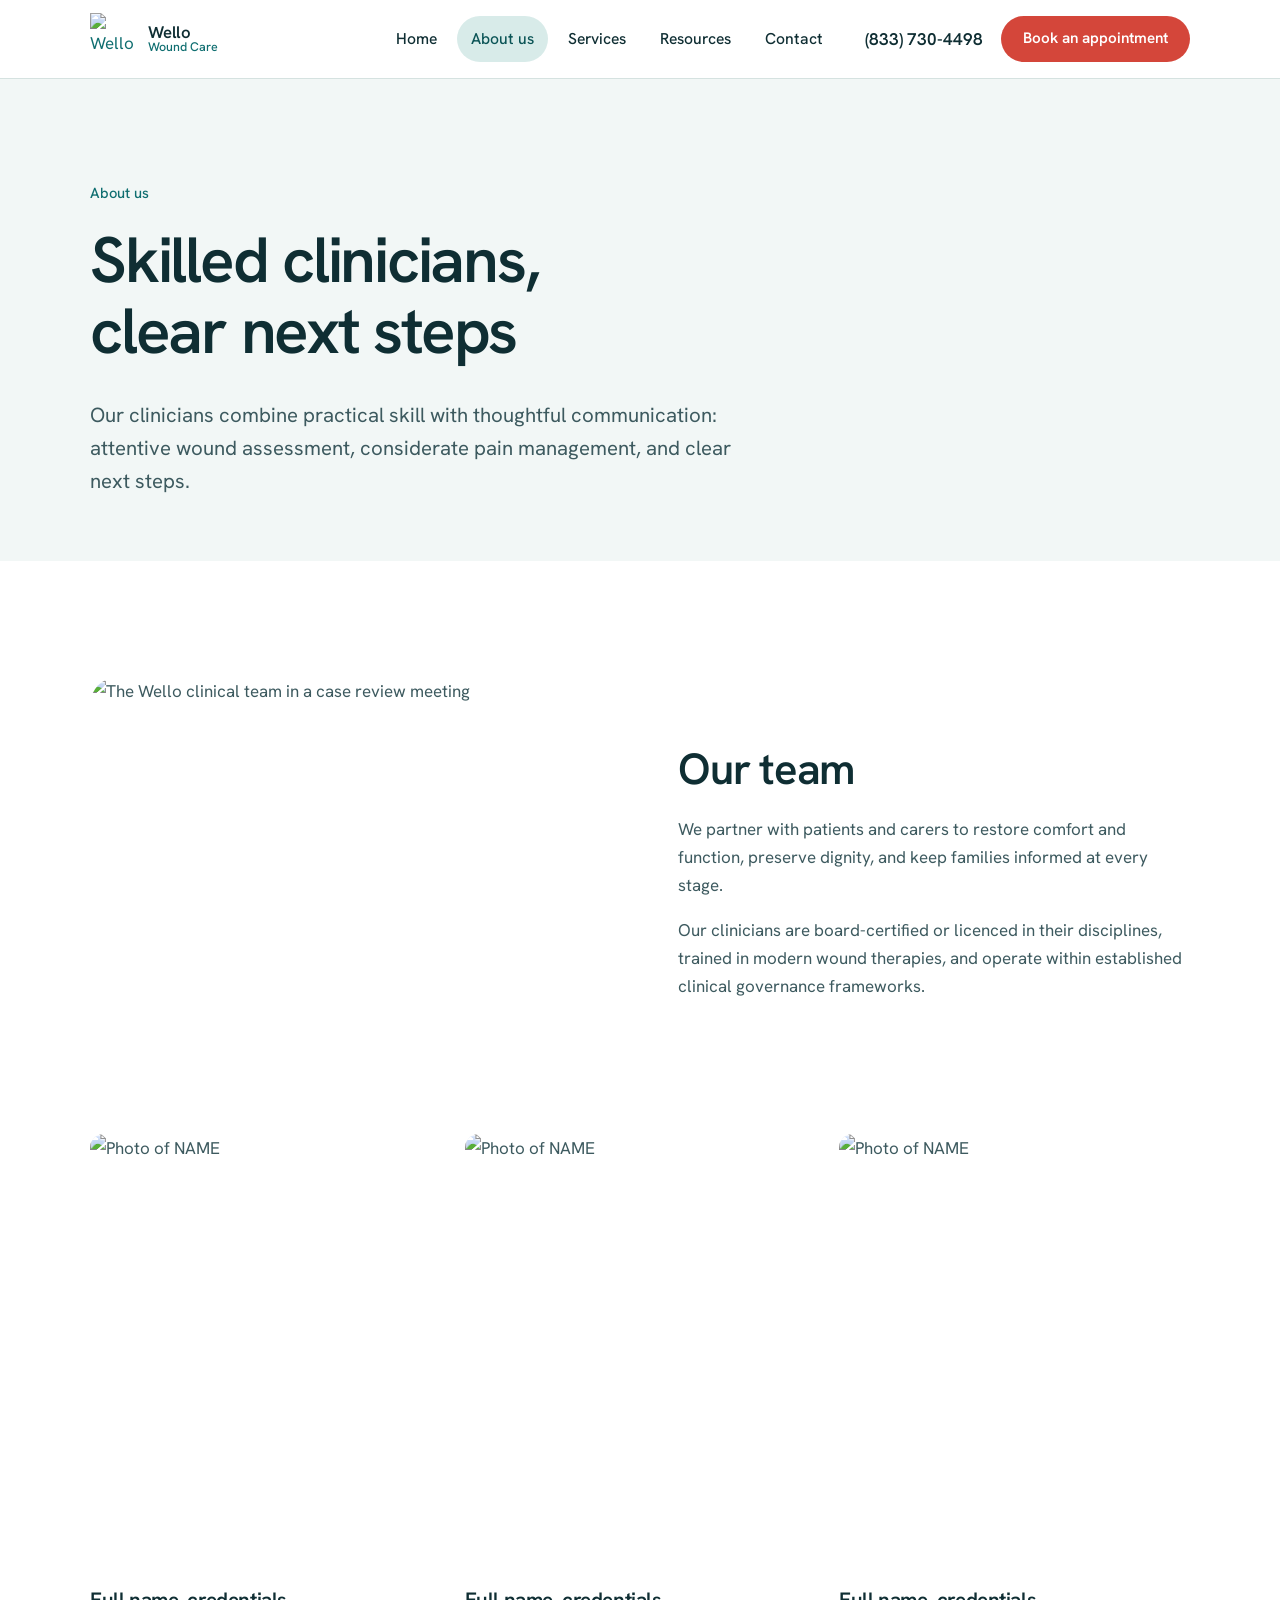
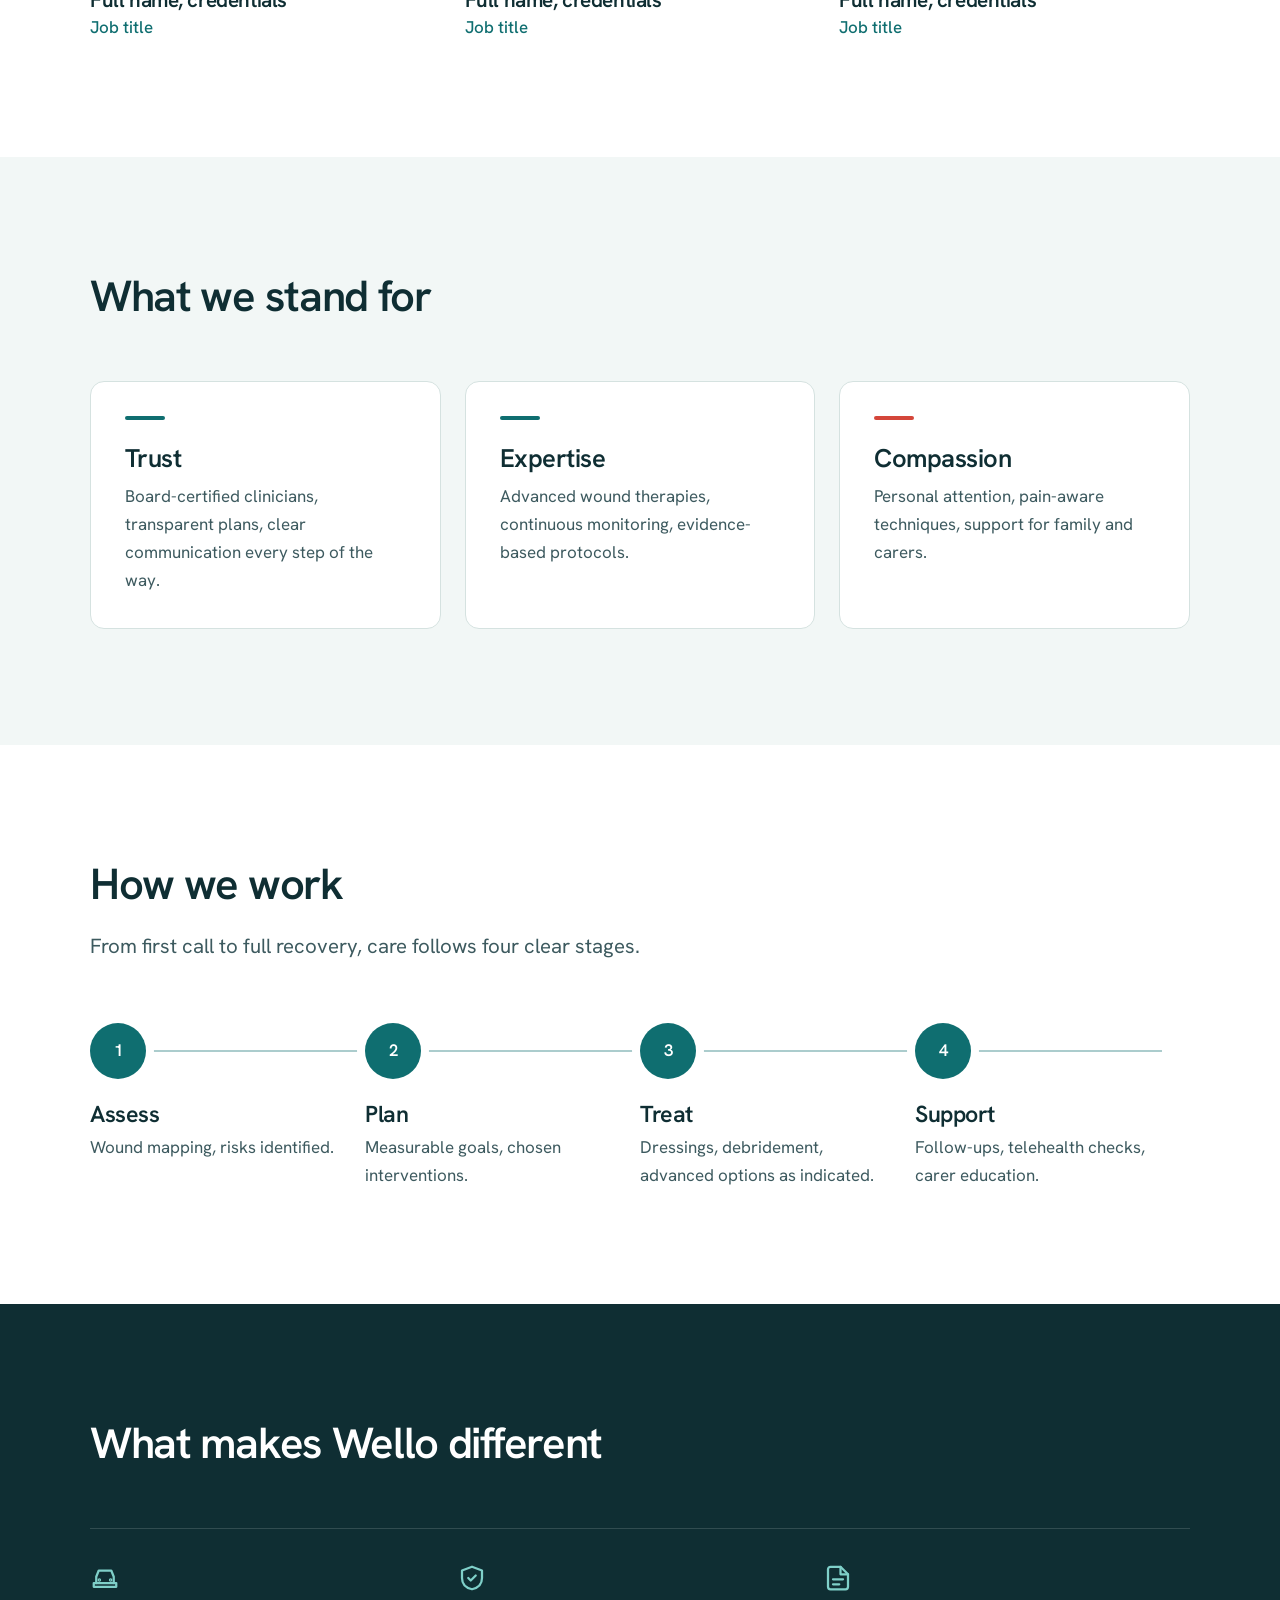
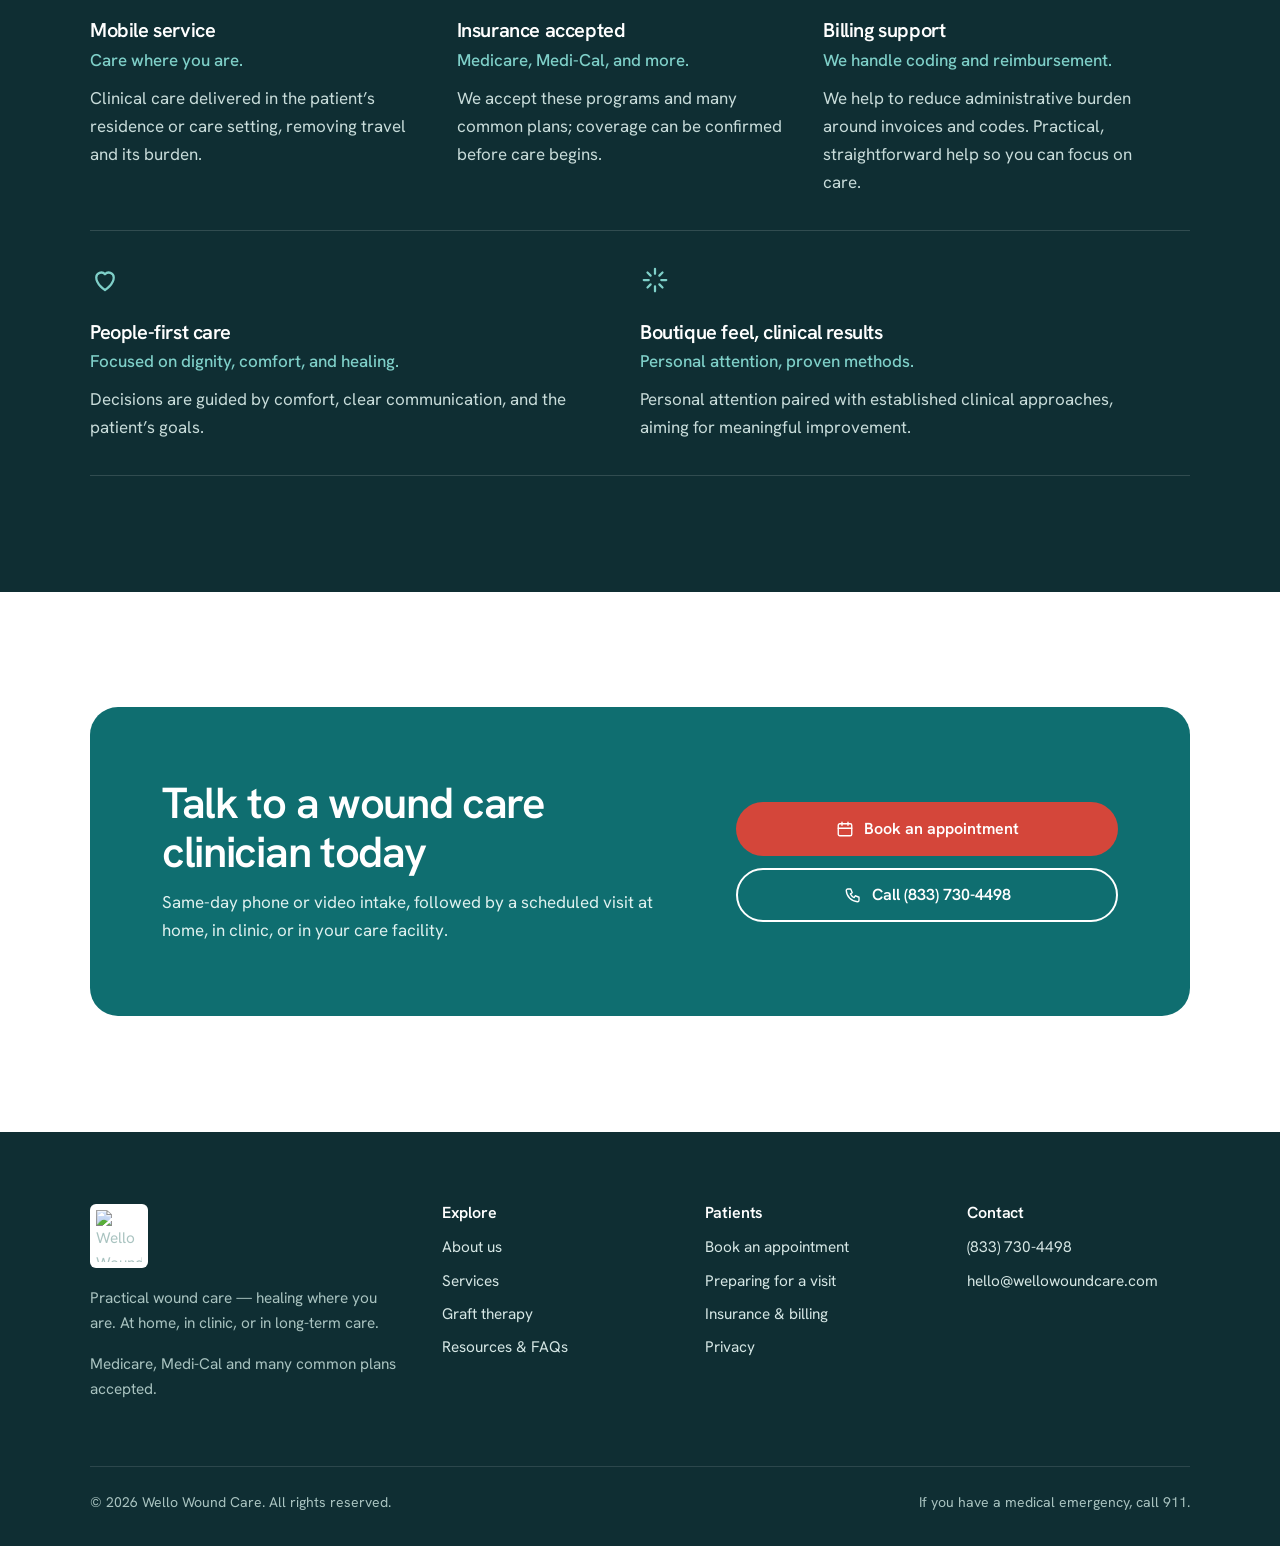
==== about.html @ 07587d3a "Primeros cambios" ====
<!doctype html>
<html lang="en">
<head>
  <meta charset="utf-8">
  <meta name="viewport" content="width=device-width, initial-scale=1">
  <title>About us | Wello Wound Care</title>
  <meta name="description" content="Board-certified wound care clinicians who combine practical skill with clear communication. Our values: trust, expertise and compassion.">
  <!-- DRAFT: remove the next line when this site goes live on wellowoundcare.com -->
  <meta name="robots" content="noindex, nofollow">
  <link rel="icon" href="https://static.wixstatic.com/media/5ac391_2678844df1d6444eb4abd20afc3ec5a0~mv2.png/v1/fill/w_240,h_272,al_c,q_90,enc_auto/wello-logo.png">
  <link rel="preconnect" href="https://fonts.googleapis.com">
  <link rel="preconnect" href="https://fonts.gstatic.com" crossorigin>
  <link href="https://fonts.googleapis.com/css2?family=Hanken+Grotesk:wght@400;500;600&display=swap" rel="stylesheet">
  <link rel="stylesheet" href="css/styles.css">
</head>
<body>
  <a class="skip-link" href="#main">Skip to content</a>
  <header class="site-header">
    <div class="wrap header-inner">
      <a class="brand" href="index.html" aria-label="Wello Wound Care home">
        <img src="https://static.wixstatic.com/media/5ac391_2678844df1d6444eb4abd20afc3ec5a0~mv2.png/v1/fill/w_240,h_272,al_c,q_90,enc_auto/wello-logo.png" alt="Wello Wound Care logo" width="46" height="52">
        <span>Wello<small>Wound Care</small></span>
      </a>
      <nav class="main-nav" id="main-nav" aria-label="Main">
        <ul>
          <li><a href="index.html">Home</a></li>
          <li><a href="about.html" aria-current="page">About us</a></li>
          <li><a href="services.html">Services</a></li>
          <li><a href="resources.html">Resources</a></li>
          <li><a href="contact.html">Contact</a></li>
          <li class="mobile-only"><a class="btn btn-book" href="contact.html?reason=book">Book an appointment</a></li>
        </ul>
      </nav>
      <div class="header-actions">
        <a class="header-phone" href="tel:+18337304498">(833) 730-4498</a>
        <a class="btn btn-book" href="contact.html?reason=book">Book an appointment</a>
        <button class="nav-toggle" aria-controls="main-nav" aria-expanded="false" aria-label="Open menu"><svg viewBox="0 0 24 24" fill="none" stroke="currentColor" stroke-width="2" stroke-linecap="round" aria-hidden="true"><path d="M4 7h16M4 12h16M4 17h16"/></svg></button>
      </div>
    </div>
  </header>

  <main id="main">
    <section class="page-hero">
      <div class="wrap">
        <span class="crumb">About us</span>
        <h1>Skilled clinicians, clear next steps</h1>
        <p class="lead">Our clinicians combine practical skill with thoughtful communication: attentive wound assessment, considerate pain management, and clear next steps.</p>
      </div>
    </section>

    <section class="section">
      <div class="wrap split">
        <div class="split-media">
          <img src="https://static.wixstatic.com/media/11062b_1520e6a9eda64a5483778167ada87f73~mv2.jpg/v1/fill/w_1000,h_800,al_c,q_82,enc_auto/photo.jpg" alt="The Wello clinical team in a case review meeting" width="1000" height="800">
        </div>
        <div>
          <h2>Our team</h2>
          <p>We partner with patients and carers to restore comfort and function, preserve dignity, and keep families informed at every stage.</p>
          <p>Our clinicians are board-certified or licenced in their disciplines, trained in modern wound therapies, and operate within established clinical governance frameworks.</p>
        </div>
      </div>

      <!--
        TEAM PROFILES — ready for when Wello sends names, roles and photos.
        To show them: delete the word "hidden" below and fill in each card.
        Copy a <article class="member"> block to add more people.
      -->
      <div class="wrap team-grid" hidden>
        <article class="member">
          <img src="assets/img/team-1.jpg" alt="Photo of NAME" loading="lazy">
          <h3>Full name, credentials</h3>
          <p>Job title</p>
        </article>
        <article class="member">
          <img src="assets/img/team-2.jpg" alt="Photo of NAME" loading="lazy">
          <h3>Full name, credentials</h3>
          <p>Job title</p>
        </article>
        <article class="member">
          <img src="assets/img/team-3.jpg" alt="Photo of NAME" loading="lazy">
          <h3>Full name, credentials</h3>
          <p>Job title</p>
        </article>
      </div>
    </section>

    <section class="section section-mist">
      <div class="wrap">
        <div class="section-head">
          <h2>What we stand for</h2>
        </div>
        <div class="values">
          <div class="value"><div class="bar"></div><h3>Trust</h3><p>Board-certified clinicians, transparent plans, clear communication every step of the way.</p></div>
          <div class="value"><div class="bar"></div><h3>Expertise</h3><p>Advanced wound therapies, continuous monitoring, evidence-based protocols.</p></div>
          <div class="value"><div class="bar"></div><h3>Compassion</h3><p>Personal attention, pain-aware techniques, support for family and carers.</p></div>
        </div>
      </div>
    </section>

    <section class="section">
      <div class="wrap">
        <div class="section-head">
          <h2>How we work</h2>
          <p class="lead">From first call to full recovery, care follows four clear stages.</p>
        </div>
        <ol class="pathway">
          <li><span class="num">1</span><h3>Assess</h3><p>Wound mapping, risks identified.</p></li>
          <li><span class="num">2</span><h3>Plan</h3><p>Measurable goals, chosen interventions.</p></li>
          <li><span class="num">3</span><h3>Treat</h3><p>Dressings, debridement, advanced options as indicated.</p></li>
          <li><span class="num">4</span><h3>Support</h3><p>Follow-ups, telehealth checks, carer education.</p></li>
        </ol>
      </div>
    </section>

    <section class="section section-dark on-dark">
      <div class="wrap">
        <div class="section-head">
          <h2>What makes Wello different</h2>
        </div>
        <div class="diff">
          <article><svg viewBox="0 0 24 24" fill="none" stroke="currentColor" stroke-width="1.8" stroke-linecap="round" stroke-linejoin="round" aria-hidden="true"><path d="M5 16V11l2-5h10l2 5v5"/><path d="M3 16h18v3H3z"/><circle cx="7.5" cy="13.5" r=".5"/><circle cx="16.5" cy="13.5" r=".5"/></svg><h3>Mobile service</h3><p class="sub">Care where you are.</p><p>Clinical care delivered in the patient’s residence or care setting, removing travel and its burden.</p></article>
          <article><svg viewBox="0 0 24 24" fill="none" stroke="currentColor" stroke-width="1.8" stroke-linecap="round" stroke-linejoin="round" aria-hidden="true"><path d="M12 3 4 6v6c0 5 3.5 8 8 9 4.5-1 8-4 8-9V6l-8-3z"/><path d="m9 12 2 2 4-4"/></svg><h3>Insurance accepted</h3><p class="sub">Medicare, Medi-Cal, and more.</p><p>We accept these programs and many common plans; coverage can be confirmed before care begins.</p></article>
          <article><svg viewBox="0 0 24 24" fill="none" stroke="currentColor" stroke-width="1.8" stroke-linecap="round" stroke-linejoin="round" aria-hidden="true"><path d="M14 3H6a2 2 0 0 0-2 2v14a2 2 0 0 0 2 2h12a2 2 0 0 0 2-2V9z"/><path d="M14 3v6h6M8 13h8M8 17h5"/></svg><h3>Billing support</h3><p class="sub">We handle coding and reimbursement.</p><p>We help to reduce administrative burden around invoices and codes. Practical, straightforward help so you can focus on care.</p></article>
          <article><svg viewBox="0 0 24 24" fill="none" stroke="currentColor" stroke-width="1.8" stroke-linecap="round" stroke-linejoin="round" aria-hidden="true"><path d="M12 20s-7-4.4-7-10a4 4 0 0 1 7-2.6A4 4 0 0 1 19 10c0 5.6-7 10-7 10z"/></svg><h3>People-first care</h3><p class="sub">Focused on dignity, comfort, and healing.</p><p>Decisions are guided by comfort, clear communication, and the patient’s goals.</p></article>
          <article><svg viewBox="0 0 24 24" fill="none" stroke="currentColor" stroke-width="1.8" stroke-linecap="round" stroke-linejoin="round" aria-hidden="true"><path d="M12 3v4M12 17v4M3 12h4M17 12h4M6 6l2.5 2.5M15.5 15.5 18 18M6 18l2.5-2.5M15.5 8.5 18 6"/></svg><h3>Boutique feel, clinical results</h3><p class="sub">Personal attention, proven methods.</p><p>Personal attention paired with established clinical approaches, aiming for meaningful improvement.</p></article>
        </div>
      </div>
    </section>

    <section class="section">
      <div class="wrap">
        <div class="cta-band">
          <div>
            <h2>Talk to a wound care clinician today</h2>
            <p>Same-day phone or video intake, followed by a scheduled visit at home, in clinic, or in your care facility.</p>
          </div>
          <div class="cta-actions">
            <a class="btn btn-book" href="contact.html?reason=book"><svg viewBox="0 0 24 24" fill="none" stroke="currentColor" stroke-width="1.8" stroke-linecap="round" stroke-linejoin="round" aria-hidden="true"><rect x="3" y="5" width="18" height="16" rx="2"/><path d="M16 3v4M8 3v4M3 11h18"/></svg> Book an appointment</a>
            <a class="btn btn-outline" href="tel:+18337304498"><svg viewBox="0 0 24 24" fill="none" stroke="currentColor" stroke-width="1.8" stroke-linecap="round" stroke-linejoin="round" aria-hidden="true"><path d="M5 4h4l2 5-2.5 1.5a11 11 0 0 0 5 5L15 13l5 2v4a2 2 0 0 1-2 2A16 16 0 0 1 3 6a2 2 0 0 1 2-2"/></svg> Call (833) 730-4498</a>
          </div>
        </div>
      </div>
    </section>
  </main>

  <footer class="site-footer">
    <div class="wrap">
      <div class="footer-grid">
        <div class="footer-brand">
          <img src="https://static.wixstatic.com/media/5ac391_2678844df1d6444eb4abd20afc3ec5a0~mv2.png/v1/fill/w_240,h_272,al_c,q_90,enc_auto/wello-logo.png" alt="Wello Wound Care logo" width="56" height="64">
          <p>Practical wound care — healing where you are. At home, in clinic, or in long-term care.</p>
          <p>Medicare, Medi-Cal and many common plans accepted.</p>
        </div>
        <div>
          <h4>Explore</h4>
          <ul>
            <li><a href="about.html">About us</a></li>
            <li><a href="services.html">Services</a></li>
            <li><a href="services.html#graft-therapy">Graft therapy</a></li>
            <li><a href="resources.html">Resources &amp; FAQs</a></li>
          </ul>
        </div>
        <div>
          <h4>Patients</h4>
          <ul>
            <li><a href="contact.html?reason=book">Book an appointment</a></li>
            <li><a href="resources.html#prepare">Preparing for a visit</a></li>
            <li><a href="resources.html#insurance">Insurance &amp; billing</a></li>
            <li><a href="resources.html#privacy">Privacy</a></li>
          </ul>
        </div>
        <div>
          <h4>Contact</h4>
          <ul>
            <li><a href="tel:+18337304498">(833) 730-4498</a></li>
            <li><a href="mailto:hello@wellowoundcare.com">hello@wellowoundcare.com</a></li>
            <!-- SERVICE AREA: add once confirmed by Wello, e.g. <li>Serving Los Angeles County</li> -->
          </ul>
        </div>
      </div>
      <div class="footer-bottom">
        <span>&copy; <span id="year">2026</span> Wello Wound Care. All rights reserved.</span>
        <span>If you have a medical emergency, call 911.</span>
      </div>
    </div>
  </footer>

  <div class="call-bar">
    <a class="btn btn-outline" href="tel:+18337304498"><svg viewBox="0 0 24 24" fill="none" stroke="currentColor" stroke-width="1.8" stroke-linecap="round" stroke-linejoin="round" aria-hidden="true"><path d="M5 4h4l2 5-2.5 1.5a11 11 0 0 0 5 5L15 13l5 2v4a2 2 0 0 1-2 2A16 16 0 0 1 3 6a2 2 0 0 1 2-2"/></svg> Call</a>
    <a class="btn btn-book" href="contact.html?reason=book">Book</a>
  </div>

  <script src="js/main.js"></script>
</body>
</html>
---- css/styles.css ----
/* ==========================================================
   Wello Wound Care — styles
   Palette taken from the Wello logo (teal + red cross),
   deepened for a calmer, clinical feel.
   ========================================================== */

:root {
  --ink: #0f2e33;          /* headings, dark sections */
  --ink-soft: #3d5a5f;     /* body text */
  --teal: #0f6e70;         /* brand teal */
  --teal-deep: #0b5456;
  --teal-soft: #d8ebe9;
  --mist: #f2f7f6;         /* light section background */
  --white: #ffffff;
  --coral: #d4463a;        /* logo red — only for booking actions */
  --coral-deep: #b6372d;
  --line: #d5e2e0;

  --font: "Hanken Grotesk", system-ui, -apple-system, "Segoe UI", sans-serif;

  --radius-s: 6px;
  --radius-m: 14px;
  --radius-l: 28px;

  --wrap: 1180px;
  --gutter: clamp(16px, 4vw, 40px);
  --section: clamp(64px, 9vw, 120px);
}

*, *::before, *::after { box-sizing: border-box; }

html { scroll-behavior: smooth; }
@media (prefers-reduced-motion: reduce) {
  html { scroll-behavior: auto; }
  *, *::before, *::after { transition: none !important; animation: none !important; }
}

body {
  margin: 0;
  font-family: var(--font);
  font-size: 17px;
  line-height: 1.65;
  color: var(--ink-soft);
  background: var(--white);
  -webkit-font-smoothing: antialiased;
}

img { max-width: 100%; height: auto; display: block; }
/* let grid columns shrink below their content's natural width */
.hero-grid > *, .split > *, .contact-grid > *, .cta-band > *, .footer-grid > * { min-width: 0; }
a { color: var(--teal); }
a:hover { color: var(--teal-deep); }

h1, h2, h3, h4 {
  color: var(--ink);
  font-weight: 600;
  line-height: 1.12;
  letter-spacing: -0.02em;
  margin: 0 0 0.5em;
}
h1 { font-size: clamp(2.5rem, 5.6vw, 4.6rem); letter-spacing: -0.035em; }
h2 { font-size: clamp(1.9rem, 3.4vw, 2.9rem); letter-spacing: -0.03em; }
h3 { font-size: 1.3rem; }
h4 { font-size: 1.05rem; letter-spacing: -0.01em; }
p { margin: 0 0 1em; max-width: 68ch; }

:focus-visible {
  outline: 3px solid var(--coral);
  outline-offset: 3px;
  border-radius: 4px;
}

.skip-link {
  position: absolute; left: 16px; top: -60px;
  background: var(--ink); color: var(--white);
  padding: 10px 16px; border-radius: var(--radius-s); z-index: 100;
}
.skip-link:focus { top: 12px; color: var(--white); }

.wrap { width: 100%; max-width: var(--wrap); margin: 0 auto; padding: 0 var(--gutter); }

.lead { font-size: clamp(1.1rem, 1.6vw, 1.3rem); line-height: 1.6; color: var(--ink-soft); }

/* ---------- Buttons ---------- */
.btn {
  display: inline-flex; align-items: center; justify-content: center; gap: 10px;
  font: 600 1rem/1 var(--font);
  padding: 16px 26px;
  border-radius: 999px;
  border: 2px solid transparent;
  text-decoration: none;
  cursor: pointer;
  transition: background .2s, color .2s, border-color .2s;
}
.btn-book { background: var(--coral); color: var(--white); }
.btn-book:hover { background: var(--coral-deep); color: var(--white); }
.btn-outline { border-color: currentColor; color: var(--ink); background: transparent; }
.btn-outline:hover { background: var(--ink); border-color: var(--ink); color: var(--white); }
.on-dark .btn-outline { color: var(--white); }
.on-dark .btn-outline:hover { background: var(--white); border-color: var(--white); color: var(--ink); }
.btn svg { width: 18px; height: 18px; flex: none; }

/* ---------- Header ---------- */
.site-header {
  position: sticky; top: 0; z-index: 50;
  background: rgba(255,255,255,.94);
  backdrop-filter: blur(10px);
  border-bottom: 1px solid var(--line);
}
.header-inner {
  display: flex; align-items: center; gap: 28px;
  height: 78px;
}
.brand { display: flex; align-items: center; gap: 12px; text-decoration: none; margin-right: auto; }
.brand img { height: 52px; width: auto; }
.brand span { font-weight: 600; color: var(--ink); font-size: 1.05rem; letter-spacing: -0.01em; line-height: 1.1; }
.brand small { display: block; font-weight: 500; color: var(--teal); font-size: .78rem; letter-spacing: 0; }

.main-nav ul { display: flex; gap: 6px; list-style: none; margin: 0; padding: 0; }
.main-nav a {
  display: block; padding: 10px 14px; border-radius: 999px;
  text-decoration: none; color: var(--ink); font-weight: 500; font-size: .98rem;
}
.main-nav a:hover { background: var(--mist); color: var(--ink); }
.main-nav a[aria-current="page"] { background: var(--teal-soft); color: var(--teal-deep); }

.header-actions { display: flex; align-items: center; gap: 18px; }
.header-phone { text-decoration: none; color: var(--ink); font-weight: 600; white-space: nowrap; }
.header-phone:hover { color: var(--teal); }
.header-actions .btn { padding: 13px 20px; font-size: .95rem; }

.nav-toggle {
  display: none; background: none; border: 0; padding: 10px; cursor: pointer; color: var(--ink);
}
.nav-toggle svg { width: 28px; height: 28px; }

@media (max-width: 1020px) {
  .header-phone { display: none; }
}
@media (max-width: 860px) {
  .nav-toggle { display: block; }
  .header-actions .btn { display: none; }
  .main-nav {
    position: fixed; inset: 78px 0 auto 0;
    background: var(--white);
    border-bottom: 1px solid var(--line);
    padding: 12px var(--gutter) 24px;
    display: none;
  }
  .main-nav.open { display: block; }
  .main-nav ul { flex-direction: column; gap: 2px; }
  .main-nav a { padding: 14px 12px; font-size: 1.1rem; border-radius: var(--radius-s); }
  .main-nav .mobile-only { display: block; margin-top: 14px; }
}
.main-nav .mobile-only { display: none; }
@media (max-width: 860px) { .main-nav .mobile-only { display: block; } }
.mobile-only .btn { width: 100%; }

/* ---------- Sections ---------- */
.section { padding: var(--section) 0; }
.section-mist { background: var(--mist); }
.section-dark { background: var(--ink); color: #c8dcda; }
.section-dark h2, .section-dark h3, .section-dark h4 { color: var(--white); }

.section-head { max-width: 760px; margin-bottom: clamp(36px, 5vw, 60px); }
.section-head p { margin-bottom: 0; }

/* ---------- Hero (home) ---------- */
.hero { padding: clamp(48px, 7vw, 96px) 0 clamp(56px, 7vw, 96px); overflow: hidden; }
.hero-grid {
  display: grid; grid-template-columns: 1.08fr .92fr; gap: clamp(32px, 5vw, 72px); align-items: center;
}
.hero h1 { margin-bottom: 24px; }
.hero h1 .line { display: block; color: var(--teal); }
.hero .lead { margin-bottom: 32px; }
.hero-actions { display: flex; flex-wrap: wrap; gap: 14px; margin-bottom: 40px; }

.settings { display: flex; flex-wrap: wrap; gap: 10px; list-style: none; padding: 0; margin: 0; }
.settings li {
  display: flex; align-items: center; gap: 8px;
  padding: 9px 16px; border-radius: 999px;
  background: var(--mist); color: var(--ink); font-weight: 500; font-size: .95rem;
}
.settings svg { width: 18px; height: 18px; color: var(--teal); }

.hero-media { position: relative; }
.hero-media img {
  width: 100%; aspect-ratio: 4 / 5; object-fit: cover;
  border-radius: var(--radius-l);
}
.intake-card {
  position: absolute; left: -36px; bottom: 32px; max-width: 320px;
  background: var(--white); border-radius: var(--radius-m);
  padding: 22px 24px;
  box-shadow: 0 24px 60px -24px rgba(15,46,51,.45);
}
.intake-card h3 { font-size: 1.05rem; margin-bottom: 6px; }
.intake-card p { font-size: .93rem; line-height: 1.55; margin: 0; }
.intake-card .pulse {
  display: inline-block; width: 9px; height: 9px; border-radius: 50%;
  background: #2bb673; margin-right: 8px; vertical-align: 1px;
}

@media (max-width: 900px) {
  .hero-grid { grid-template-columns: 1fr; }
  .hero-media img { aspect-ratio: 4 / 3; }
  .intake-card { position: relative; left: auto; bottom: auto; margin: -48px 16px 0; max-width: none; }
}

/* ---------- Page hero (inner pages) ---------- */
.page-hero { padding: clamp(56px, 8vw, 104px) 0 clamp(40px, 5vw, 64px); background: var(--mist); }
.page-hero h1 { font-size: clamp(2.3rem, 5vw, 4rem); max-width: 16ch; }
.page-hero .lead { max-width: 60ch; margin: 0; }
.crumb { font-size: .92rem; font-weight: 500; color: var(--teal); margin-bottom: 18px; display: block; }

/* ---------- Care pathway (Assess → Plan → Treat → Support) ---------- */
.pathway {
  list-style: none; margin: 0; padding: 0;
  display: grid; grid-template-columns: repeat(4, 1fr); gap: 0;
  counter-reset: step;
  position: relative;
}
.pathway::before {
  content: ""; position: absolute; top: 27px; left: 28px; right: 28px;
  height: 2px; background: linear-gradient(90deg, var(--teal) 0%, var(--teal) 100%);
  opacity: .35;
}
.pathway li { position: relative; padding-right: 28px; counter-increment: step; }
.pathway .num {
  position: relative; z-index: 1;
  display: grid; place-items: center;
  width: 56px; height: 56px; border-radius: 50%;
  background: var(--teal); color: var(--white);
  font-weight: 600; font-size: 1.05rem;
  margin-bottom: 22px;
  box-shadow: 0 0 0 8px var(--white);
}
.section-mist .pathway .num { box-shadow: 0 0 0 8px var(--mist); }
.pathway h3 { font-size: 1.45rem; margin-bottom: 6px; }
.pathway p { margin: 0; }
@media (max-width: 820px) {
  .pathway { grid-template-columns: 1fr; gap: 28px; }
  .pathway::before { top: 28px; bottom: 28px; left: 27px; right: auto; width: 2px; height: auto; }
  .pathway li { display: grid; grid-template-columns: 56px 1fr; column-gap: 20px; padding: 0; }
  .pathway .num { grid-row: span 2; margin: 0; }
}

/* ---------- Split layout ---------- */
.split { display: grid; grid-template-columns: 1fr 1fr; gap: clamp(32px, 6vw, 88px); align-items: center; }
.split.top { align-items: start; }
.split-media img { width: 100%; border-radius: var(--radius-l); aspect-ratio: 5 / 4; object-fit: cover; }
@media (max-width: 860px) { .split { grid-template-columns: 1fr; } }

/* ---------- Check list ---------- */
.checks { list-style: none; padding: 0; margin: 0 0 28px; }
.checks li {
  position: relative; padding: 14px 0 14px 40px;
  border-bottom: 1px solid var(--line);
  color: var(--ink); font-weight: 500;
}
.checks li:last-child { border-bottom: 0; }
.checks li::before {
  content: ""; position: absolute; left: 0; top: 15px;
  width: 24px; height: 24px; border-radius: 50%;
  background: var(--teal-soft) url("data:image/svg+xml,%3Csvg xmlns='http://www.w3.org/2000/svg' viewBox='0 0 24 24' fill='none' stroke='%230f6e70' stroke-width='3' stroke-linecap='round' stroke-linejoin='round'%3E%3Cpath d='M6 12.5l4 4 8-9'/%3E%3C/svg%3E") center / 14px no-repeat;
}

/* ---------- Conditions ---------- */
.conditions { display: grid; grid-template-columns: repeat(5, 1fr); gap: 1px; background: var(--line); border: 1px solid var(--line); border-radius: var(--radius-m); overflow: hidden; }
.conditions div { background: var(--white); padding: 28px 22px; }
.conditions svg { width: 30px; height: 30px; color: var(--teal); margin-bottom: 18px; }
.conditions h3 { font-size: 1.08rem; margin: 0; }
@media (max-width: 960px) { .conditions { grid-template-columns: repeat(2, 1fr); } }
@media (max-width: 520px) { .conditions { grid-template-columns: 1fr; } }

/* ---------- Settings (where we serve) ---------- */
.places { display: grid; grid-template-columns: repeat(3, 1fr); gap: 24px; }
.place img { width: 100%; aspect-ratio: 4 / 3; object-fit: cover; border-radius: var(--radius-m); margin-bottom: 20px; }
.place h3 { margin-bottom: 6px; }
.place p { margin: 0; }
@media (max-width: 820px) { .places { grid-template-columns: 1fr; } }

/* ---------- Differentiators ---------- */
.diff { display: grid; grid-template-columns: repeat(6, 1fr); gap: 0; border-top: 1px solid rgba(255,255,255,.14); }
.diff article { grid-column: span 2; padding: 34px 32px 34px 0; border-bottom: 1px solid rgba(255,255,255,.14); }
.diff article:nth-child(4), .diff article:nth-child(5) { grid-column: span 3; }
.diff svg { width: 30px; height: 30px; color: #7fd0c9; margin-bottom: 18px; }
.diff h3 { font-size: 1.25rem; margin-bottom: 4px; }
.diff .sub { color: #7fd0c9; font-weight: 500; margin-bottom: 10px; }
.diff p { margin: 0; }
@media (max-width: 900px) {
  .diff { grid-template-columns: 1fr; }
  .diff article, .diff article:nth-child(4), .diff article:nth-child(5) { grid-column: auto; padding-right: 0; }
}

/* ---------- Values ---------- */
.values { display: grid; grid-template-columns: repeat(3, 1fr); gap: 24px; }
.value { padding: 34px; border-radius: var(--radius-m); background: var(--white); border: 1px solid var(--line); }
.value h3 { font-size: 1.6rem; margin-bottom: 10px; }
.value p { margin: 0; }
.value .bar { width: 40px; height: 4px; border-radius: 2px; background: var(--teal); margin-bottom: 24px; }
.value:nth-child(3) .bar { background: var(--coral); }
@media (max-width: 860px) { .values { grid-template-columns: 1fr; } }

/* ---------- Graft therapy ---------- */
.graft-benefits { display: grid; grid-template-columns: 1fr 1fr; gap: 14px; margin: 28px 0; padding: 0; list-style: none; }
.graft-benefits li {
  background: rgba(255,255,255,.06); border: 1px solid rgba(255,255,255,.12);
  border-radius: var(--radius-s); padding: 16px 18px; color: var(--white); font-weight: 500;
}
.tags { display: flex; flex-wrap: wrap; gap: 8px; list-style: none; padding: 0; margin: 0; }
.tags li { padding: 7px 14px; border-radius: 999px; background: rgba(127,208,201,.16); color: #a6e0da; font-size: .92rem; font-weight: 500; }
.graft-figure { background: #e9f4f3; border-radius: var(--radius-l); padding: clamp(24px, 4vw, 48px); }
.graft-figure img { width: 100%; max-width: 440px; margin: 0 auto; }
.definition {
  margin-top: 32px; padding: 26px 28px; border-left: 3px solid #7fd0c9;
  background: rgba(255,255,255,.05); border-radius: 0 var(--radius-s) var(--radius-s) 0;
}
.definition h3 { font-size: 1.1rem; margin-bottom: 8px; }
.definition p { margin: 0; }
@media (max-width: 520px) { .graft-benefits { grid-template-columns: 1fr; } }

/* ---------- FAQ ---------- */
.faq { border-top: 1px solid var(--line); }
.faq details { border-bottom: 1px solid var(--line); }
.faq summary {
  list-style: none; cursor: pointer;
  display: flex; justify-content: space-between; align-items: center; gap: 20px;
  padding: 24px 0; font-weight: 600; font-size: 1.15rem; color: var(--ink);
}
.faq summary::-webkit-details-marker { display: none; }
.faq summary::after {
  content: ""; flex: none; width: 32px; height: 32px; border-radius: 50%;
  background: var(--mist) url("data:image/svg+xml,%3Csvg xmlns='http://www.w3.org/2000/svg' viewBox='0 0 24 24' fill='none' stroke='%230f2e33' stroke-width='2.4' stroke-linecap='round'%3E%3Cpath d='M12 6v12M6 12h12'/%3E%3C/svg%3E") center / 16px no-repeat;
  transition: transform .25s;
}
.faq details[open] summary::after { transform: rotate(45deg); background-color: var(--teal-soft); }
.faq details p { padding: 0 52px 24px 0; margin: 0; }

/* ---------- Info cards ---------- */
.cards { display: grid; grid-template-columns: repeat(3, 1fr); gap: 24px; }
.card { background: var(--white); border-radius: var(--radius-m); padding: 32px; border: 1px solid var(--line); }
.card svg { width: 28px; height: 28px; color: var(--teal); margin-bottom: 18px; }
.card h3 { margin-bottom: 8px; }
.card p:last-child { margin-bottom: 0; }
@media (max-width: 860px) { .cards { grid-template-columns: 1fr; } }

/* ---------- Team (hidden until real data arrives) ---------- */
.team-grid { display: grid; grid-template-columns: repeat(3, 1fr); gap: 24px; margin-top: 48px; }
.member img { width: 100%; aspect-ratio: 4 / 5; object-fit: cover; border-radius: var(--radius-m); margin-bottom: 16px; }
.member h3 { margin-bottom: 2px; }
.member p { margin: 0; color: var(--teal); font-weight: 500; }
@media (max-width: 760px) { .team-grid { grid-template-columns: 1fr 1fr; } }

/* ---------- CTA band ---------- */
.cta-band { background: var(--teal); color: #dff1ef; border-radius: var(--radius-l); padding: clamp(36px, 6vw, 72px); display: grid; grid-template-columns: 1.4fr 1fr; gap: 40px; align-items: center; }
.cta-band h2 { color: var(--white); margin-bottom: 12px; }
.cta-band p { margin: 0; }
.cta-actions { display: flex; flex-direction: column; gap: 12px; align-items: stretch; }
.cta-actions .btn-outline { color: var(--white); }
.cta-actions .btn-outline:hover { background: var(--white); color: var(--teal-deep); border-color: var(--white); }
@media (max-width: 820px) { .cta-band { grid-template-columns: 1fr; } }

/* ---------- Contact ---------- */
.contact-grid { display: grid; grid-template-columns: .9fr 1.1fr; gap: clamp(32px, 6vw, 80px); align-items: start; }
.contact-methods { display: grid; gap: 14px; margin-bottom: 28px; }
.method {
  display: flex; gap: 18px; align-items: center; text-decoration: none;
  padding: 22px 24px; border-radius: var(--radius-m); background: var(--mist); color: var(--ink);
}
.method:hover { background: var(--teal-soft); color: var(--ink); }
.method svg { width: 26px; height: 26px; color: var(--teal); flex: none; }
.method span { display: block; font-size: .9rem; color: var(--ink-soft); }
.method strong { font-size: 1.2rem; font-weight: 600; word-break: break-word; }

.form { background: var(--white); border: 1px solid var(--line); border-radius: var(--radius-l); padding: clamp(24px, 4vw, 44px); }
.form h2 { font-size: 1.7rem; }
.form-row { display: grid; grid-template-columns: 1fr 1fr; gap: 16px; }
.field { margin-bottom: 18px; }
.field label { display: block; font-weight: 600; color: var(--ink); font-size: .95rem; margin-bottom: 7px; }
.field .opt { font-weight: 400; color: var(--ink-soft); }
.field input, .field select, .field textarea {
  width: 100%; font: inherit; font-size: 1rem; color: var(--ink);
  padding: 14px 16px; border: 1.5px solid var(--line); border-radius: var(--radius-s);
  background: var(--white);
}
.field textarea { min-height: 130px; resize: vertical; }
.field input:focus, .field select:focus, .field textarea:focus { outline: none; border-color: var(--teal); box-shadow: 0 0 0 3px var(--teal-soft); }
.field .error { display: none; color: var(--coral-deep); font-size: .88rem; margin-top: 6px; }
.field.invalid input, .field.invalid select { border-color: var(--coral); }
.field.invalid .error { display: block; }
.form-note { font-size: .88rem; margin: 14px 0 0; }
.form .btn { width: 100%; }
.form-status { display: none; margin-top: 16px; padding: 16px 18px; border-radius: var(--radius-s); background: var(--teal-soft); color: var(--ink); }
.form-status.show { display: block; }
@media (max-width: 860px) { .contact-grid { grid-template-columns: 1fr; } }
@media (max-width: 520px) { .form-row { grid-template-columns: 1fr; gap: 0; } }

/* ---------- Footer ---------- */
.site-footer { background: var(--ink); color: #a9c3c0; padding: 72px 0 32px; font-size: .96rem; }
.footer-grid { display: grid; grid-template-columns: 1.4fr 1fr 1fr 1fr; gap: 40px; padding-bottom: 48px; border-bottom: 1px solid rgba(255,255,255,.12); }
.footer-brand img { height: 64px; width: auto; background: var(--white); border-radius: var(--radius-s); padding: 6px; margin-bottom: 18px; }
.footer-brand p { max-width: 34ch; }
.site-footer h4 { color: var(--white); margin-bottom: 14px; font-size: 1rem; }
.site-footer ul { list-style: none; margin: 0; padding: 0; }
.site-footer li { margin-bottom: 8px; }
.site-footer a { color: #d6e7e5; text-decoration: none; }
.site-footer a:hover { color: var(--white); text-decoration: underline; }
.footer-bottom { display: flex; justify-content: space-between; flex-wrap: wrap; gap: 12px; padding-top: 24px; font-size: .88rem; }
@media (max-width: 860px) { .footer-grid { grid-template-columns: 1fr 1fr; } }
@media (max-width: 520px) { .footer-grid { grid-template-columns: 1fr; } }

/* ---------- Mobile call bar ---------- */
.call-bar { display: none; }
@media (max-width: 860px) {
  .call-bar {
    display: grid; grid-template-columns: 1fr 1fr; gap: 10px;
    position: fixed; left: 0; right: 0; bottom: 0; z-index: 40;
    padding: 10px 16px calc(10px + env(safe-area-inset-bottom));
    background: var(--white); border-top: 1px solid var(--line);
  }
  .call-bar .btn { padding: 14px 10px; font-size: .95rem; }
  body { padding-bottom: 76px; }
}

.mt-0 { margin-top: 0; }
.center { text-align: center; }
.text-link { font-weight: 600; text-decoration: none; display: inline-flex; gap: 8px; align-items: center; }
.text-link:hover { text-decoration: underline; }
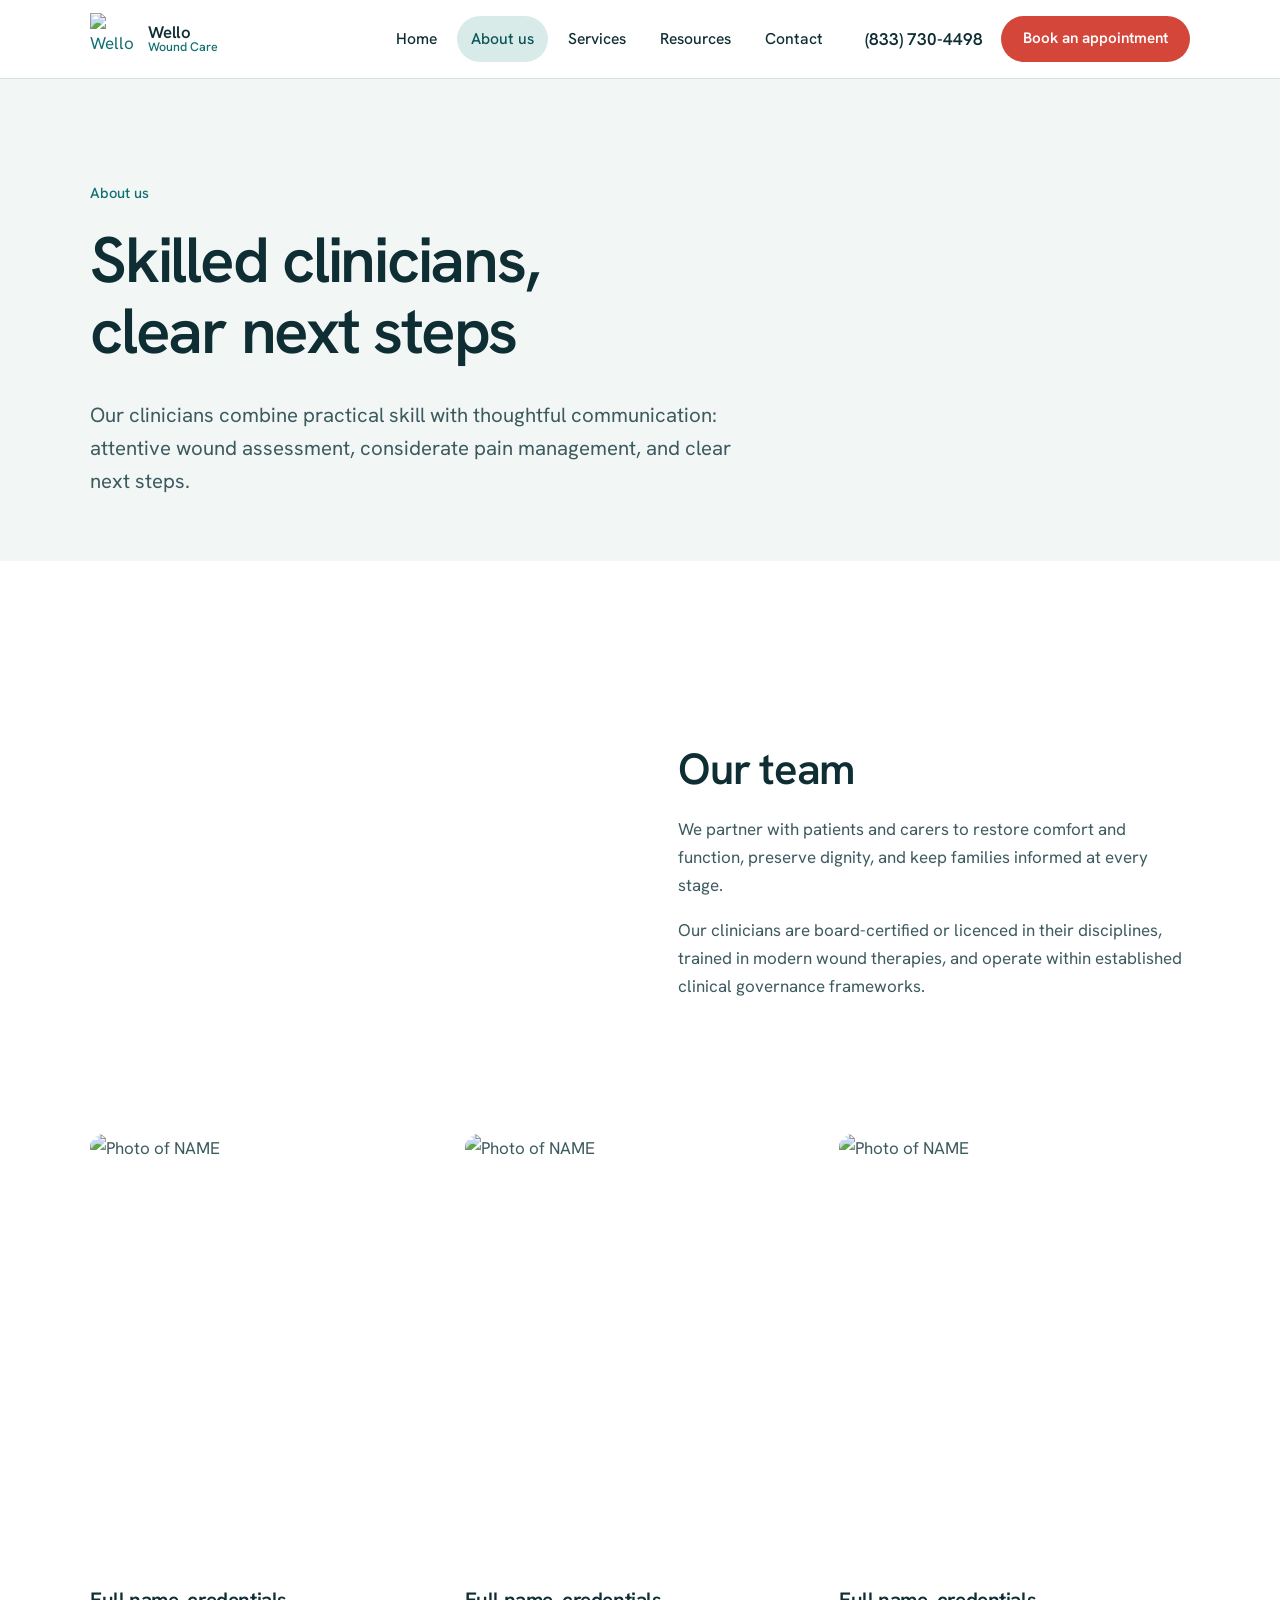
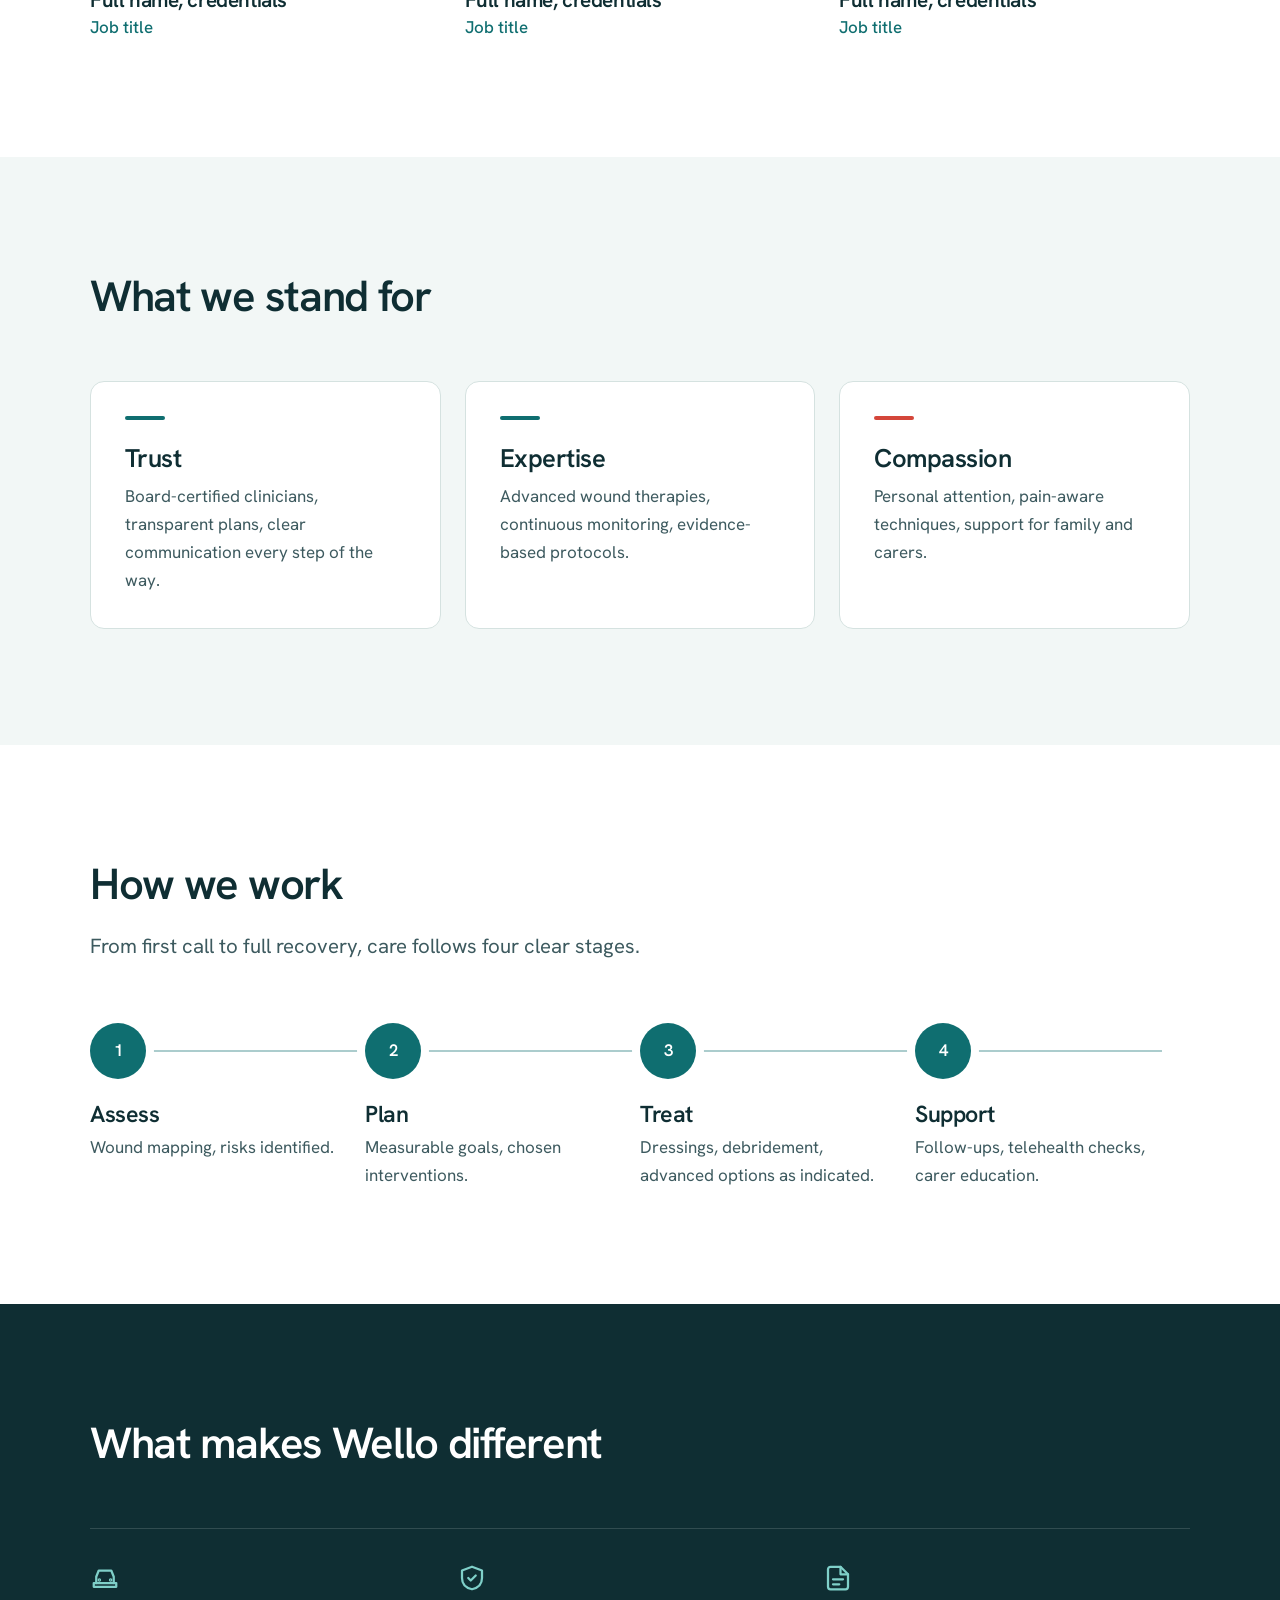
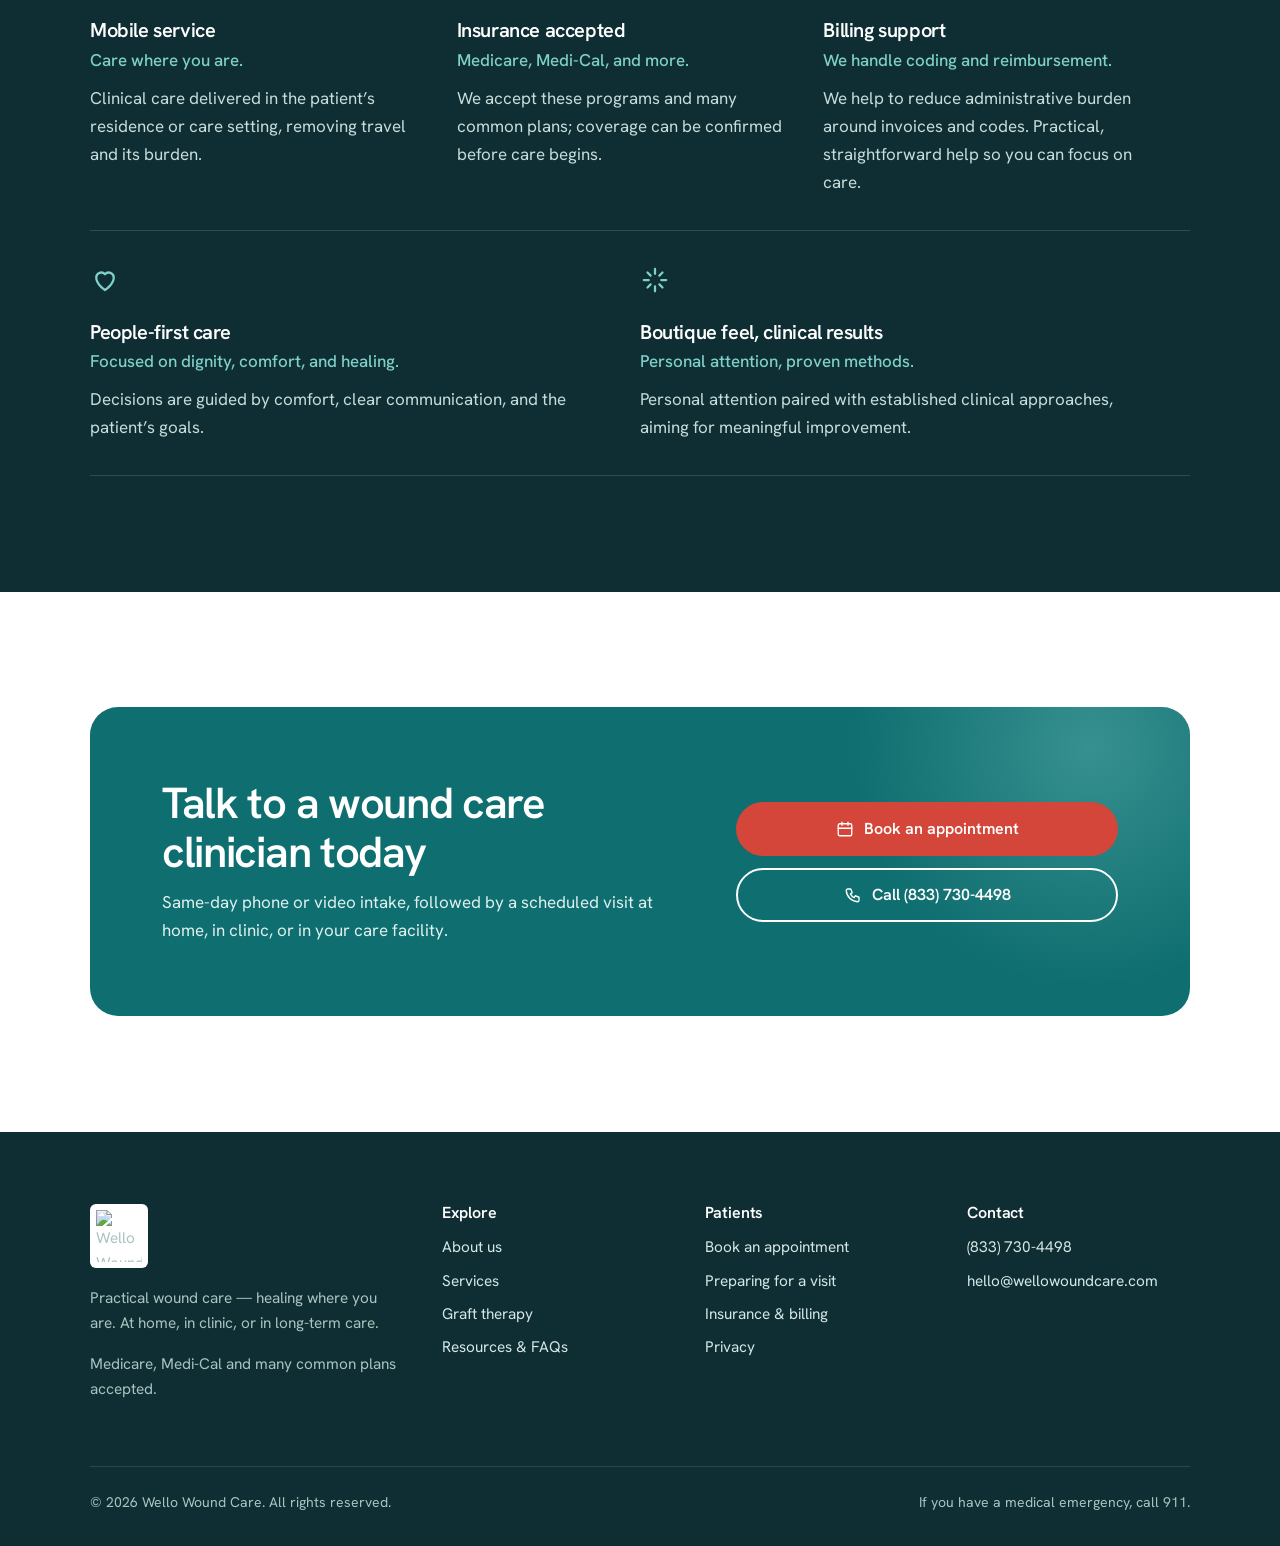
==== commit f6a48c28: "animaciones" ====
--- a/about.html
+++ b/about.html
@@ -3,6 +3,7 @@
 <head>
   <meta charset="utf-8">
   <meta name="viewport" content="width=device-width, initial-scale=1">
+  <script>document.documentElement.classList.add("js")</script>
   <title>About us | Wello Wound Care</title>
   <meta name="description" content="Board-certified wound care clinicians who combine practical skill with clear communication. Our values: trust, expertise and compassion.">
   <!-- DRAFT: remove the next line when this site goes live on wellowoundcare.com -->
@@ -190,6 +191,8 @@
     <a class="btn btn-book" href="contact.html?reason=book">Book</a>
   </div>
 
+  <button class="to-top" type="button" aria-label="Back to top"><svg viewBox="0 0 24 24" fill="none" stroke="currentColor" stroke-width="2" stroke-linecap="round" stroke-linejoin="round" aria-hidden="true"><path d="M12 19V5M5 12l7-7 7 7"/></svg></button>
+
   <script src="js/main.js"></script>
 </body>
 </html>
--- a/css/styles.css
+++ b/css/styles.css
@@ -427,3 +427,193 @@
 .center { text-align: center; }
 .text-link { font-weight: 600; text-decoration: none; display: inline-flex; gap: 8px; align-items: center; }
 .text-link:hover { text-decoration: underline; }
+
+/* ==========================================================
+   MOTION — calm, clinical. Everything below is switched off
+   for visitors who prefer reduced motion (see bottom).
+   ========================================================== */
+:root {
+  --ease-out: cubic-bezier(.22, .61, .36, 1);
+  --ease-soft: cubic-bezier(.4, 0, .2, 1);
+}
+
+/* Header gains depth once the page scrolls */
+.site-header { transition: box-shadow .3s var(--ease-soft), background .3s; }
+.site-header.scrolled { box-shadow: 0 10px 30px -18px rgba(15,46,51,.35); background: rgba(255,255,255,.98); }
+.header-inner { transition: height .3s var(--ease-soft); }
+.site-header.scrolled .header-inner { height: 68px; }
+.brand img { transition: height .3s var(--ease-soft); }
+.site-header.scrolled .brand img { height: 44px; }
+
+/* Nav underline that slides in */
+.main-nav a { position: relative; transition: background .2s, color .2s; }
+
+/* Buttons: icon nudges, gentle lift */
+.btn { transition: background .2s, color .2s, border-color .2s, transform .2s var(--ease-out), box-shadow .2s; }
+.btn:hover { transform: translateY(-2px); }
+.btn-book:hover { box-shadow: 0 10px 24px -10px rgba(212,70,58,.6); }
+.btn svg { transition: transform .25s var(--ease-out); }
+.btn:hover svg { transform: scale(1.12); }
+.text-link::after { content: ""; width: 18px; height: 2px; background: currentColor; transition: width .25s var(--ease-out); }
+.text-link:hover::after { width: 30px; }
+.text-link:hover { text-decoration: none; }
+
+/* ---------- Scroll reveal ---------- */
+.js .reveal {
+  opacity: 0;
+  transform: translateY(26px);
+  filter: blur(4px);
+  transition: opacity .8s var(--ease-out), transform .8s var(--ease-out), filter .8s var(--ease-out);
+  transition-delay: calc(var(--i, 0) * 90ms);
+}
+.js .reveal.in { opacity: 1; transform: none; filter: none; }
+.js .reveal-img { clip-path: inset(0 0 100% 0 round var(--radius-l)); transition: clip-path 1.1s var(--ease-out); }
+.js .reveal-img.in { clip-path: inset(0 0 0 0 round var(--radius-l)); }
+
+/* ---------- Hero entrance sequence ---------- */
+.js .hero h1 .seq, .js .hero .lead, .js .hero-actions, .js .settings, .js .intake-card {
+  opacity: 0; transform: translateY(22px);
+  animation: rise .9s var(--ease-out) forwards;
+}
+.hero h1 .seq { display: block; }
+.js .hero h1 .seq:nth-child(1) { animation-delay: .05s; }
+.js .hero h1 .seq:nth-child(2) { animation-delay: .2s; }
+.js .hero .lead { animation-delay: .4s; }
+.js .hero-actions { animation-delay: .55s; }
+.js .settings { animation-delay: .7s; }
+.js .intake-card { animation-delay: 1.05s; transform: translate(-18px, 10px); }
+.js .hero-media img { animation: unveil 1.3s var(--ease-out) .15s both; }
+@keyframes rise { to { opacity: 1; transform: none; } }
+@keyframes unveil {
+  from { clip-path: inset(0 0 0 100% round var(--radius-l)); transform: scale(1.06); }
+  to   { clip-path: inset(0 0 0 0 round var(--radius-l)); transform: scale(1); }
+}
+
+/* Breathing "available" dot */
+.pulse { position: relative; }
+.pulse::after {
+  content: ""; position: absolute; inset: 0; border-radius: 50%;
+  background: #2bb673; animation: breathe 2.2s ease-out infinite;
+}
+@keyframes breathe { 0% { transform: scale(1); opacity: .6; } 100% { transform: scale(3); opacity: 0; } }
+
+/* Care settings chips cycle like a quiet slideshow */
+.settings li { transition: background .5s var(--ease-soft), color .5s, transform .5s var(--ease-out); }
+.settings li.is-active { background: var(--teal); color: var(--white); transform: translateY(-2px); }
+.settings li.is-active svg { color: var(--white); }
+
+/* Slow drift on the hero photo */
+.hero-media { overflow: visible; }
+.hero-media img { will-change: transform; }
+
+/* ---------- Care pathway sequence ---------- */
+.pathway::before { transform-origin: left center; }
+.js .pathway::before { transform: scaleX(0); transition: transform 1.6s var(--ease-out) .2s; }
+.js .pathway.in::before { transform: scaleX(1); }
+@media (max-width: 820px) {
+  .pathway::before { transform-origin: center top; }
+  .js .pathway::before { transform: scaleY(0); }
+  .js .pathway.in::before { transform: scaleY(1); }
+}
+.pathway .num { transition: background .5s var(--ease-soft), color .5s, transform .5s var(--ease-out), box-shadow .5s; }
+.js .pathway .num { background: var(--teal-soft); color: var(--teal-deep); transform: scale(.7); }
+.js .pathway.in .num { background: var(--teal); color: var(--white); transform: scale(1); }
+.js .pathway.in li:nth-child(1) .num { transition-delay: .2s; }
+.js .pathway.in li:nth-child(2) .num { transition-delay: .6s; }
+.js .pathway.in li:nth-child(3) .num { transition-delay: 1s; }
+.js .pathway.in li:nth-child(4) .num { transition-delay: 1.4s; }
+.pathway h3, .pathway p { transition: color .5s; }
+.pathway li.is-current .num {
+  background: var(--coral); transform: scale(1.08);
+  box-shadow: 0 0 0 8px var(--white), 0 0 0 14px rgba(212,70,58,.15);
+  transition-delay: 0s;
+}
+.section-mist .pathway li.is-current .num { box-shadow: 0 0 0 8px var(--mist), 0 0 0 14px rgba(212,70,58,.15); }
+.pathway li.is-current h3 { color: var(--coral-deep); }
+
+/* ---------- Hover details ---------- */
+.split-media, .place, .graft-figure { overflow: hidden; }
+.split-media img, .place img { transition: transform 1.2s var(--ease-out); }
+.split-media:hover img, .place:hover img { transform: scale(1.04); }
+.place { border-radius: var(--radius-m); }
+
+.conditions div { transition: background .35s var(--ease-soft); }
+.conditions svg { transition: transform .4s var(--ease-out), color .35s; }
+.conditions div:hover { background: var(--mist); }
+.conditions div:hover svg { transform: translateY(-4px); color: var(--coral); }
+
+.diff article { position: relative; }
+.diff article::after {
+  content: ""; position: absolute; left: 0; bottom: -1px; height: 2px; width: 100%;
+  background: #7fd0c9; transform: scaleX(0); transform-origin: left; transition: transform .6s var(--ease-out);
+}
+.diff article:hover::after { transform: scaleX(1); }
+.diff svg { transition: transform .4s var(--ease-out); }
+.diff article:hover svg { transform: translateY(-4px); }
+
+.value, .card { transition: transform .4s var(--ease-out), box-shadow .4s var(--ease-out), border-color .4s; }
+.value:hover, .card:hover { transform: translateY(-4px); box-shadow: 0 24px 50px -30px rgba(15,46,51,.45); border-color: var(--teal-soft); }
+.value .bar { transform-origin: left; transition: width .8s var(--ease-out); }
+.js .value .bar { width: 0; }
+.js .value.in .bar { width: 40px; transition-delay: calc(var(--i, 0) * 90ms + .4s); }
+.value:hover .bar { width: 72px !important; }
+
+.checks li { transition: padding-left .3s var(--ease-out), color .3s; }
+.checks li:hover { padding-left: 46px; }
+
+.method { transition: background .3s, transform .3s var(--ease-out); }
+.method:hover { transform: translateX(4px); }
+
+/* Graft illustration floats gently */
+.graft-figure img { animation: float 7s ease-in-out infinite; }
+@keyframes float { 0%, 100% { transform: translateY(0) rotate(0); } 50% { transform: translateY(-12px) rotate(-1.5deg); } }
+
+/* Tags pop in one after another */
+.js .tags li { opacity: 0; transform: scale(.85); transition: opacity .5s var(--ease-out), transform .5s var(--ease-out); }
+.js .tags.in li { opacity: 1; transform: none; }
+.js .tags.in li:nth-child(2) { transition-delay: .1s; }
+.js .tags.in li:nth-child(3) { transition-delay: .2s; }
+.js .tags.in li:nth-child(4) { transition-delay: .3s; }
+.js .tags.in li:nth-child(5) { transition-delay: .4s; }
+
+/* FAQ answers ease open */
+.faq details p { animation: none; }
+.faq details[open] p { animation: faqIn .45s var(--ease-out); }
+@keyframes faqIn { from { opacity: 0; transform: translateY(-6px); } to { opacity: 1; transform: none; } }
+.faq summary { transition: color .2s; }
+.faq summary:hover { color: var(--teal); }
+
+/* CTA band: soft moving light */
+.cta-band { position: relative; overflow: hidden; isolation: isolate; }
+.cta-band::before {
+  content: ""; position: absolute; z-index: -1; width: 520px; height: 520px; border-radius: 50%;
+  background: radial-gradient(circle, rgba(127,208,201,.35), transparent 65%);
+  top: -220px; right: -160px; animation: drift 14s ease-in-out infinite alternate;
+}
+@keyframes drift { to { transform: translate(-260px, 180px); } }
+
+/* Back to top */
+.to-top {
+  position: fixed; right: 24px; bottom: 24px; z-index: 45;
+  width: 48px; height: 48px; border-radius: 50%; border: 0; cursor: pointer;
+  background: var(--ink); color: var(--white);
+  display: grid; place-items: center;
+  opacity: 0; transform: translateY(16px); pointer-events: none;
+  transition: opacity .3s, transform .3s var(--ease-out), background .2s;
+  box-shadow: 0 12px 28px -12px rgba(15,46,51,.6);
+}
+.to-top svg { width: 20px; height: 20px; }
+.to-top.show { opacity: 1; transform: none; pointer-events: auto; }
+.to-top:hover { background: var(--teal); }
+@media (max-width: 860px) { .to-top { bottom: 92px; right: 16px; } }
+
+/* ---------- Reduced motion: show everything, move nothing ---------- */
+@media (prefers-reduced-motion: reduce) {
+  .js .reveal, .js .reveal-img, .js .hero h1 .seq, .js .hero .lead, .js .hero-actions,
+  .js .settings, .js .intake-card, .js .tags li, .js .pathway .num {
+    opacity: 1 !important; transform: none !important; filter: none !important; clip-path: none !important;
+  }
+  .js .pathway::before { transform: none !important; }
+  .js .value .bar { width: 40px; }
+  .pulse::after, .graft-figure img, .cta-band::before, .hero-media img { animation: none !important; }
+}
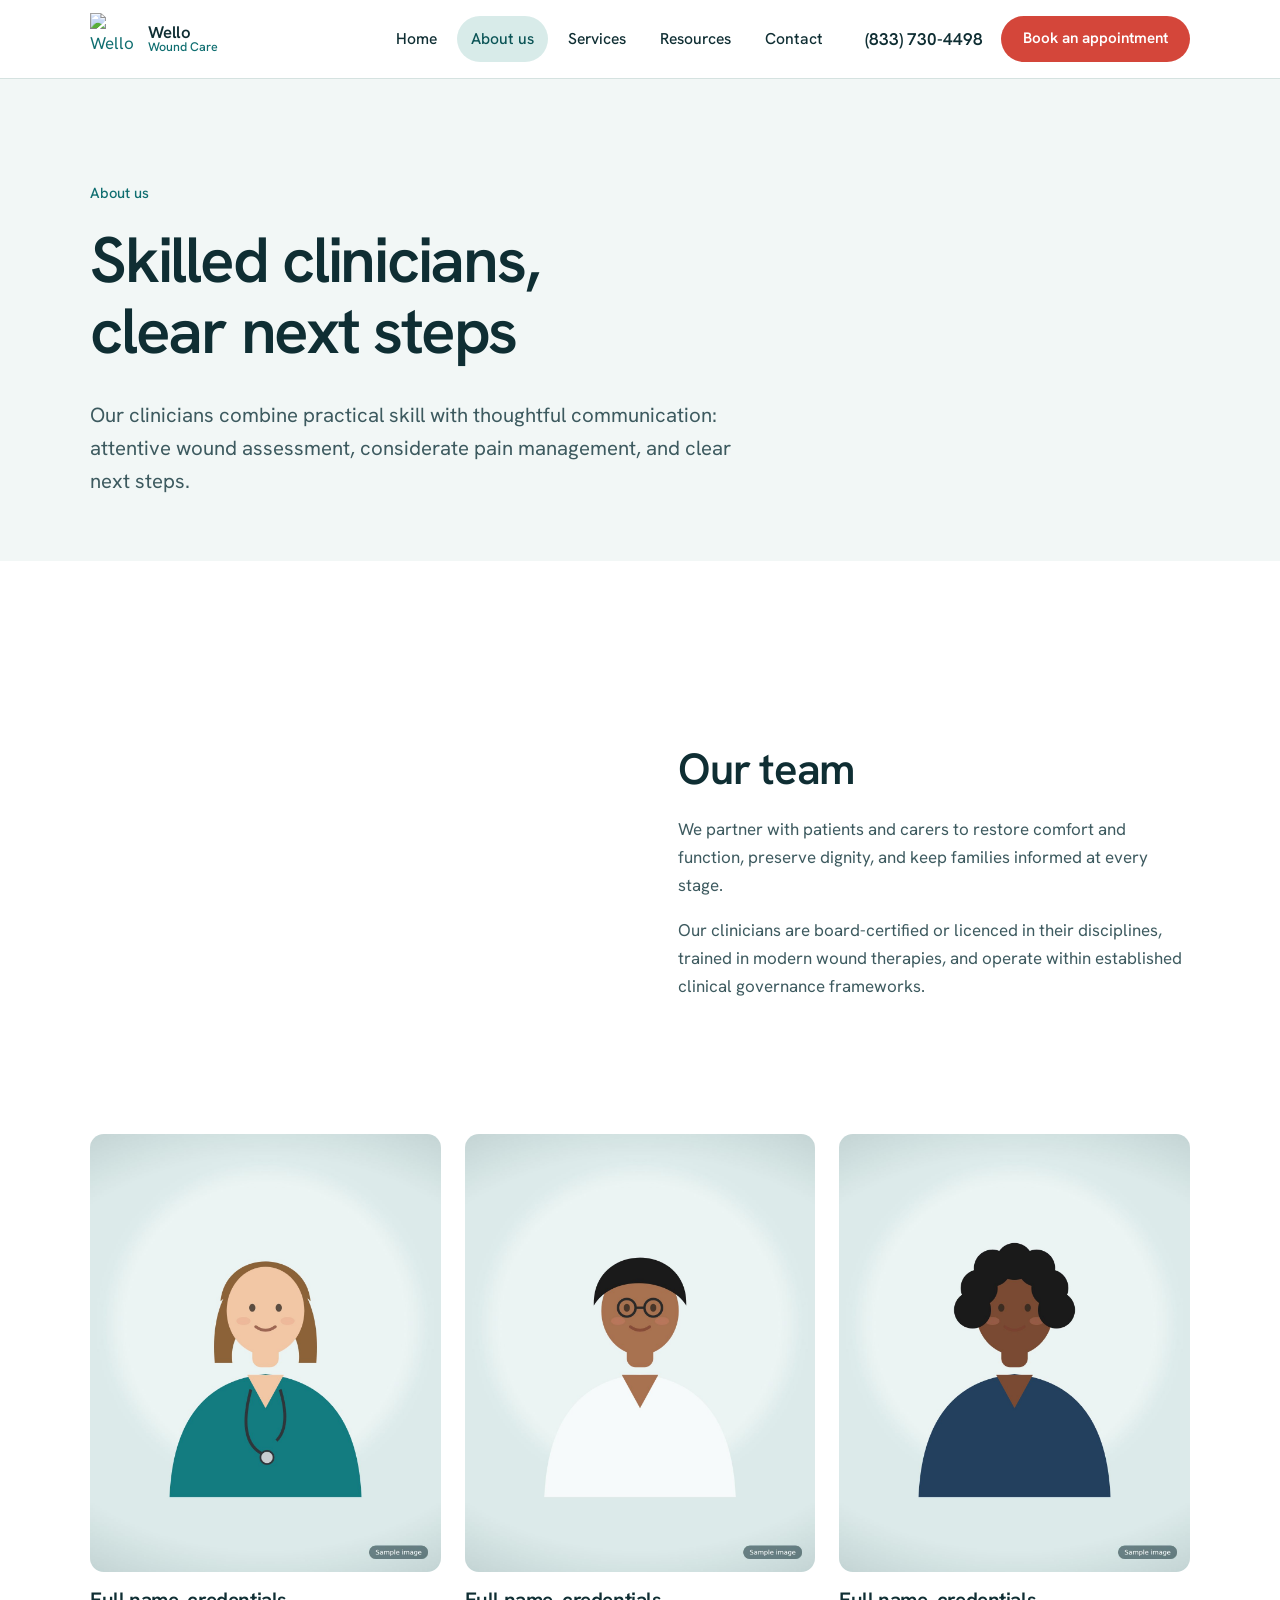
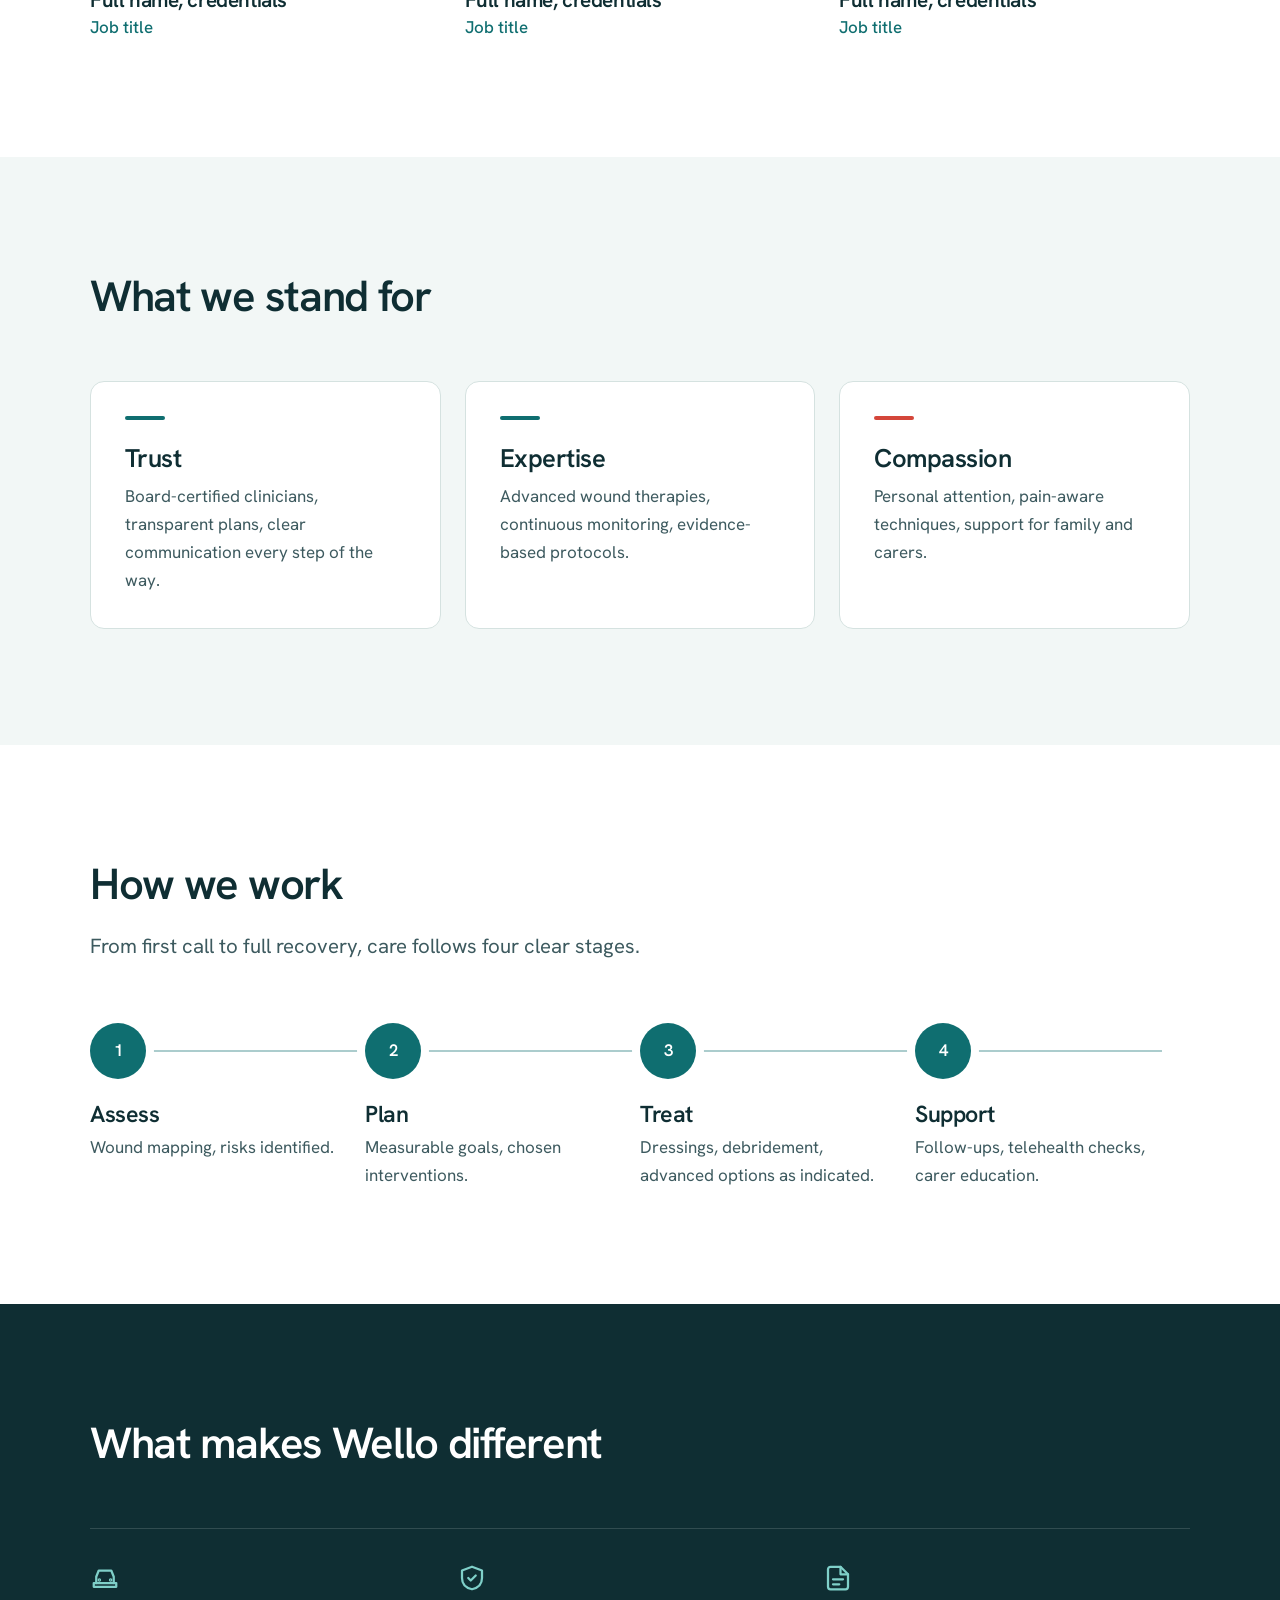
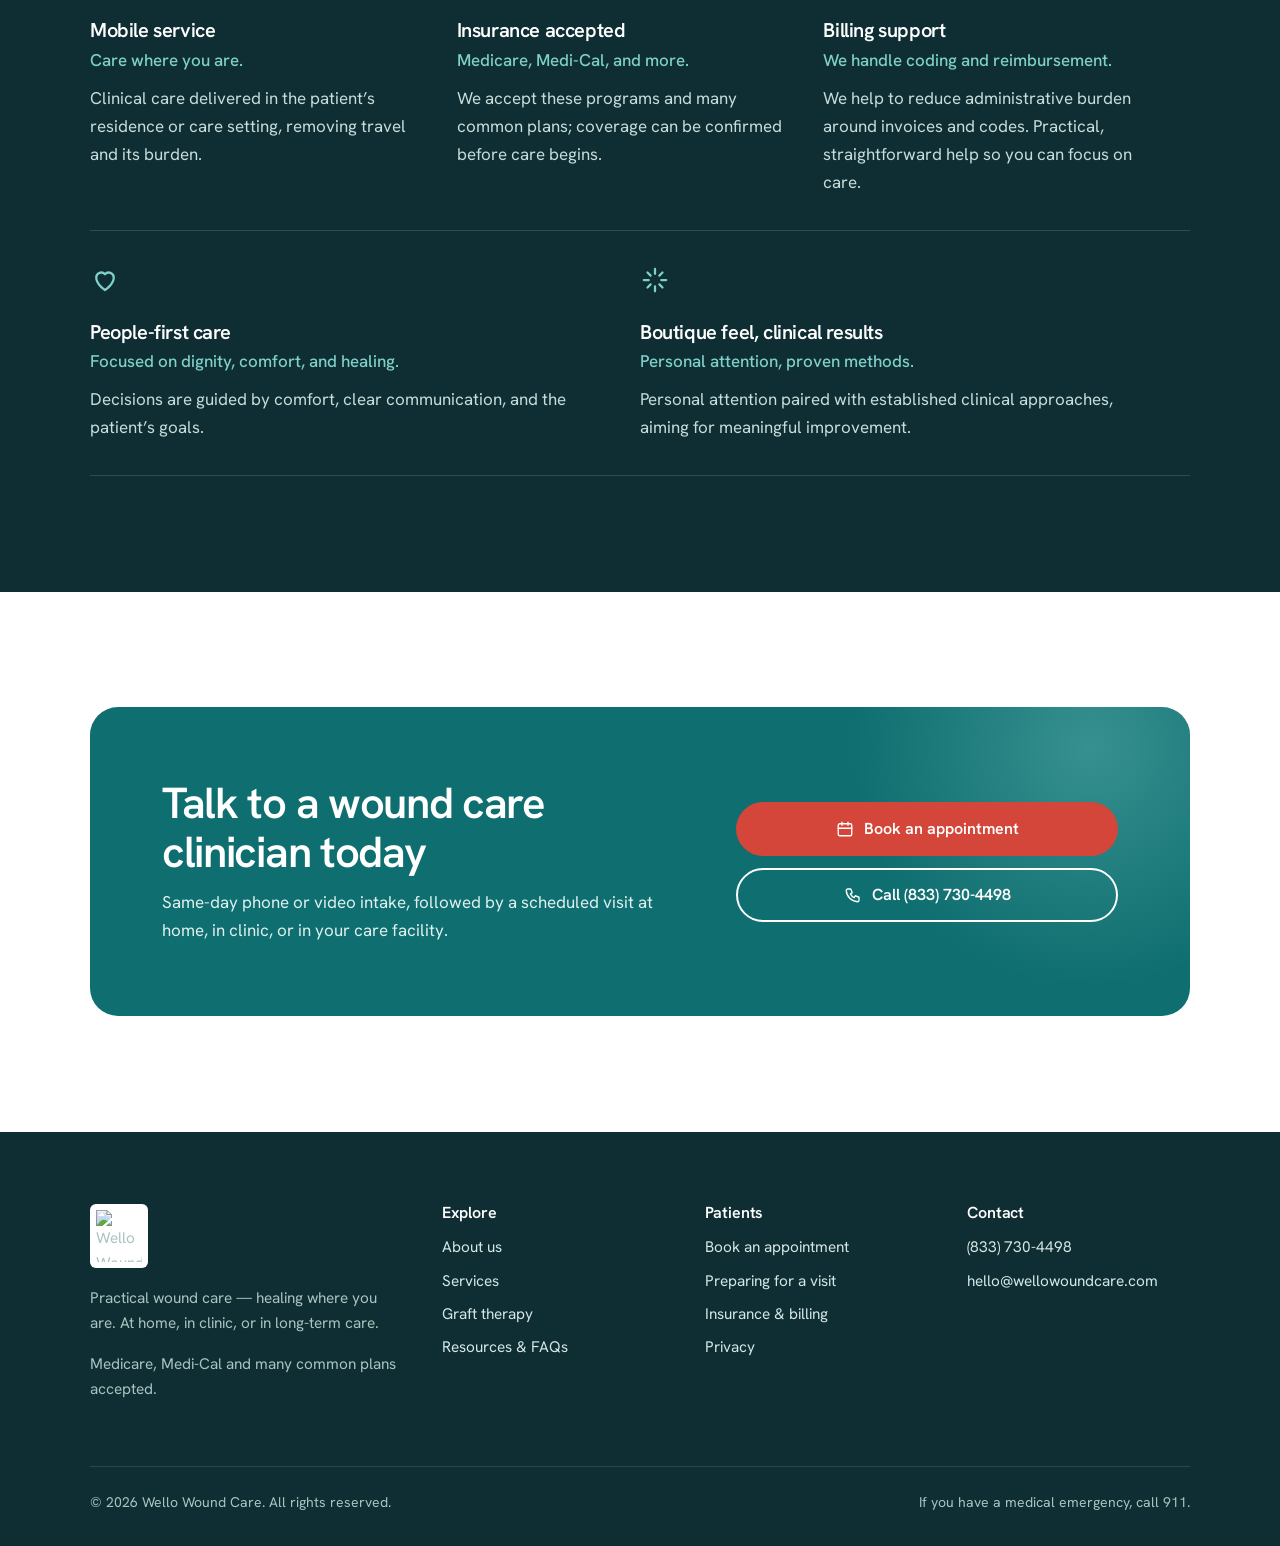
==== commit 098616df: "sample images" ====
--- a/about.html
+++ b/about.html
@@ -52,7 +52,7 @@
     <section class="section">
       <div class="wrap split">
         <div class="split-media">
-          <img src="https://static.wixstatic.com/media/11062b_1520e6a9eda64a5483778167ada87f73~mv2.jpg/v1/fill/w_1000,h_800,al_c,q_82,enc_auto/photo.jpg" alt="The Wello clinical team in a case review meeting" width="1000" height="800">
+          <img src="assets/img/about-team.jpg" alt="The Wello clinical team in a case review meeting" width="1000" height="800">
         </div>
         <div>
           <h2>Our team</h2>
--- a/css/styles.css
+++ b/css/styles.css
@@ -617,3 +617,18 @@
   .js .value .bar { width: 40px; }
   .pulse::after, .graft-figure img, .cta-band::before, .hero-media img { animation: none !important; }
 }
+
+/* ---------- Wide photo banner (home) ---------- */
+.photo-banner { padding: var(--section) 0 0; }
+.photo-banner figure { margin: 0; position: relative; border-radius: var(--radius-l); overflow: hidden; }
+.photo-banner img { width: 100%; aspect-ratio: 12 / 5; object-fit: cover; transition: transform 1.4s var(--ease-out); }
+.photo-banner figure:hover img { transform: scale(1.03); }
+.photo-banner figcaption {
+  position: absolute; left: 0; right: 0; bottom: 0;
+  padding: clamp(20px, 4vw, 44px);
+  background: linear-gradient(to top, rgba(15,46,51,.78), transparent);
+  color: var(--white); font-size: clamp(1.1rem, 2.2vw, 1.6rem); font-weight: 500; letter-spacing: -0.01em;
+}
+@media (max-width: 640px) {
+  .photo-banner img { aspect-ratio: 4 / 3; }
+}
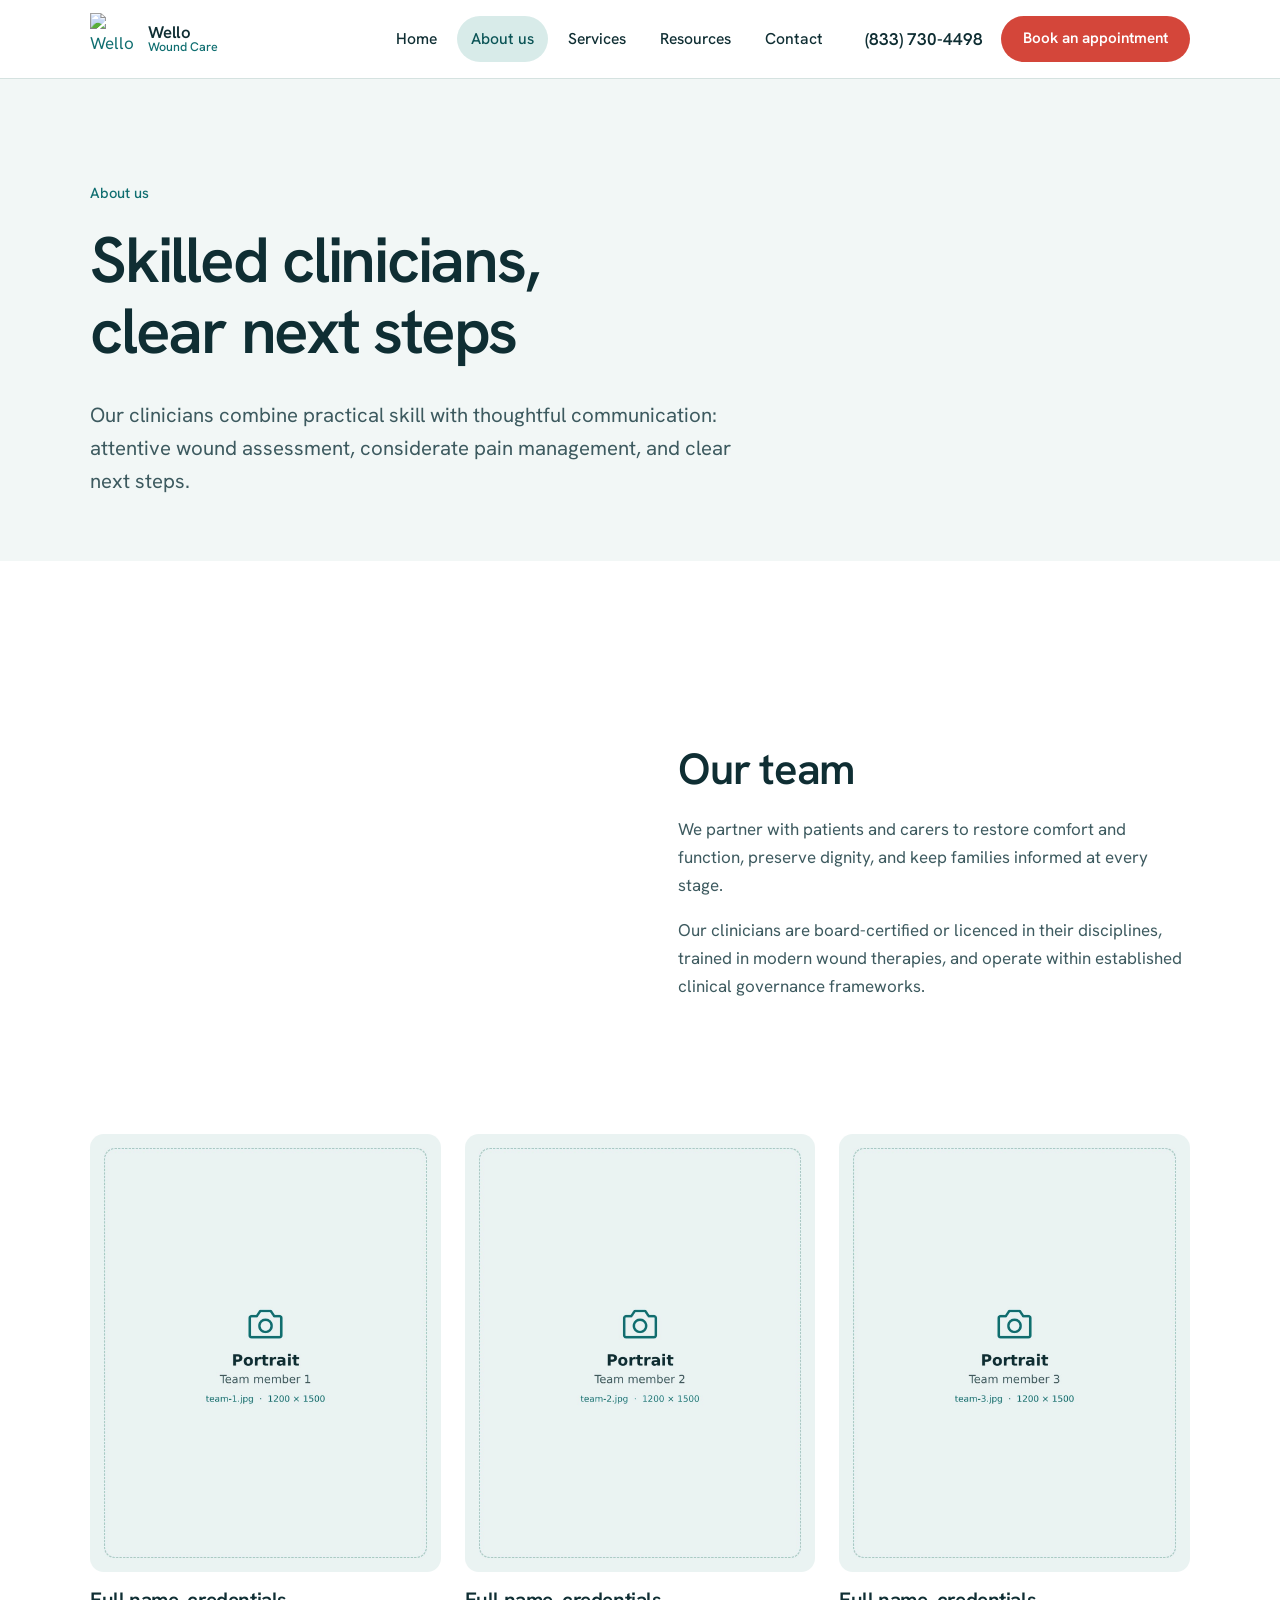
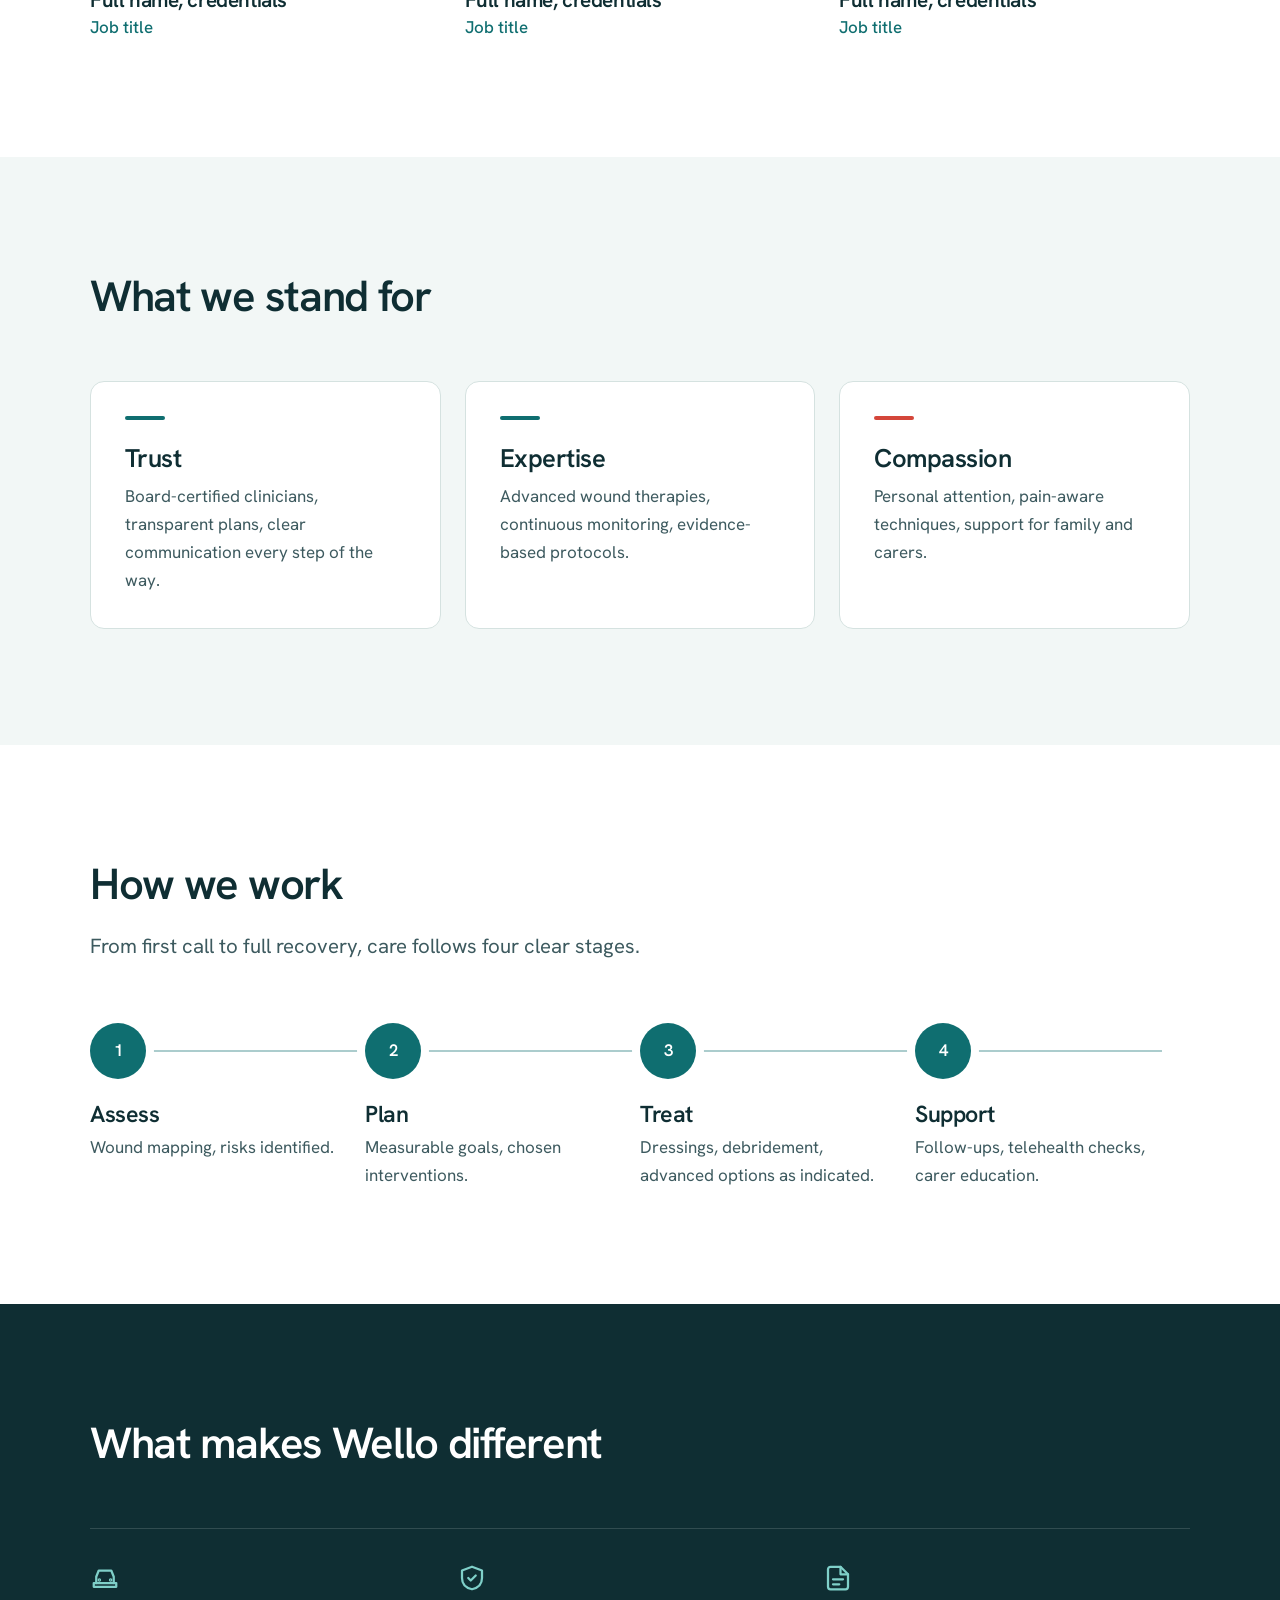
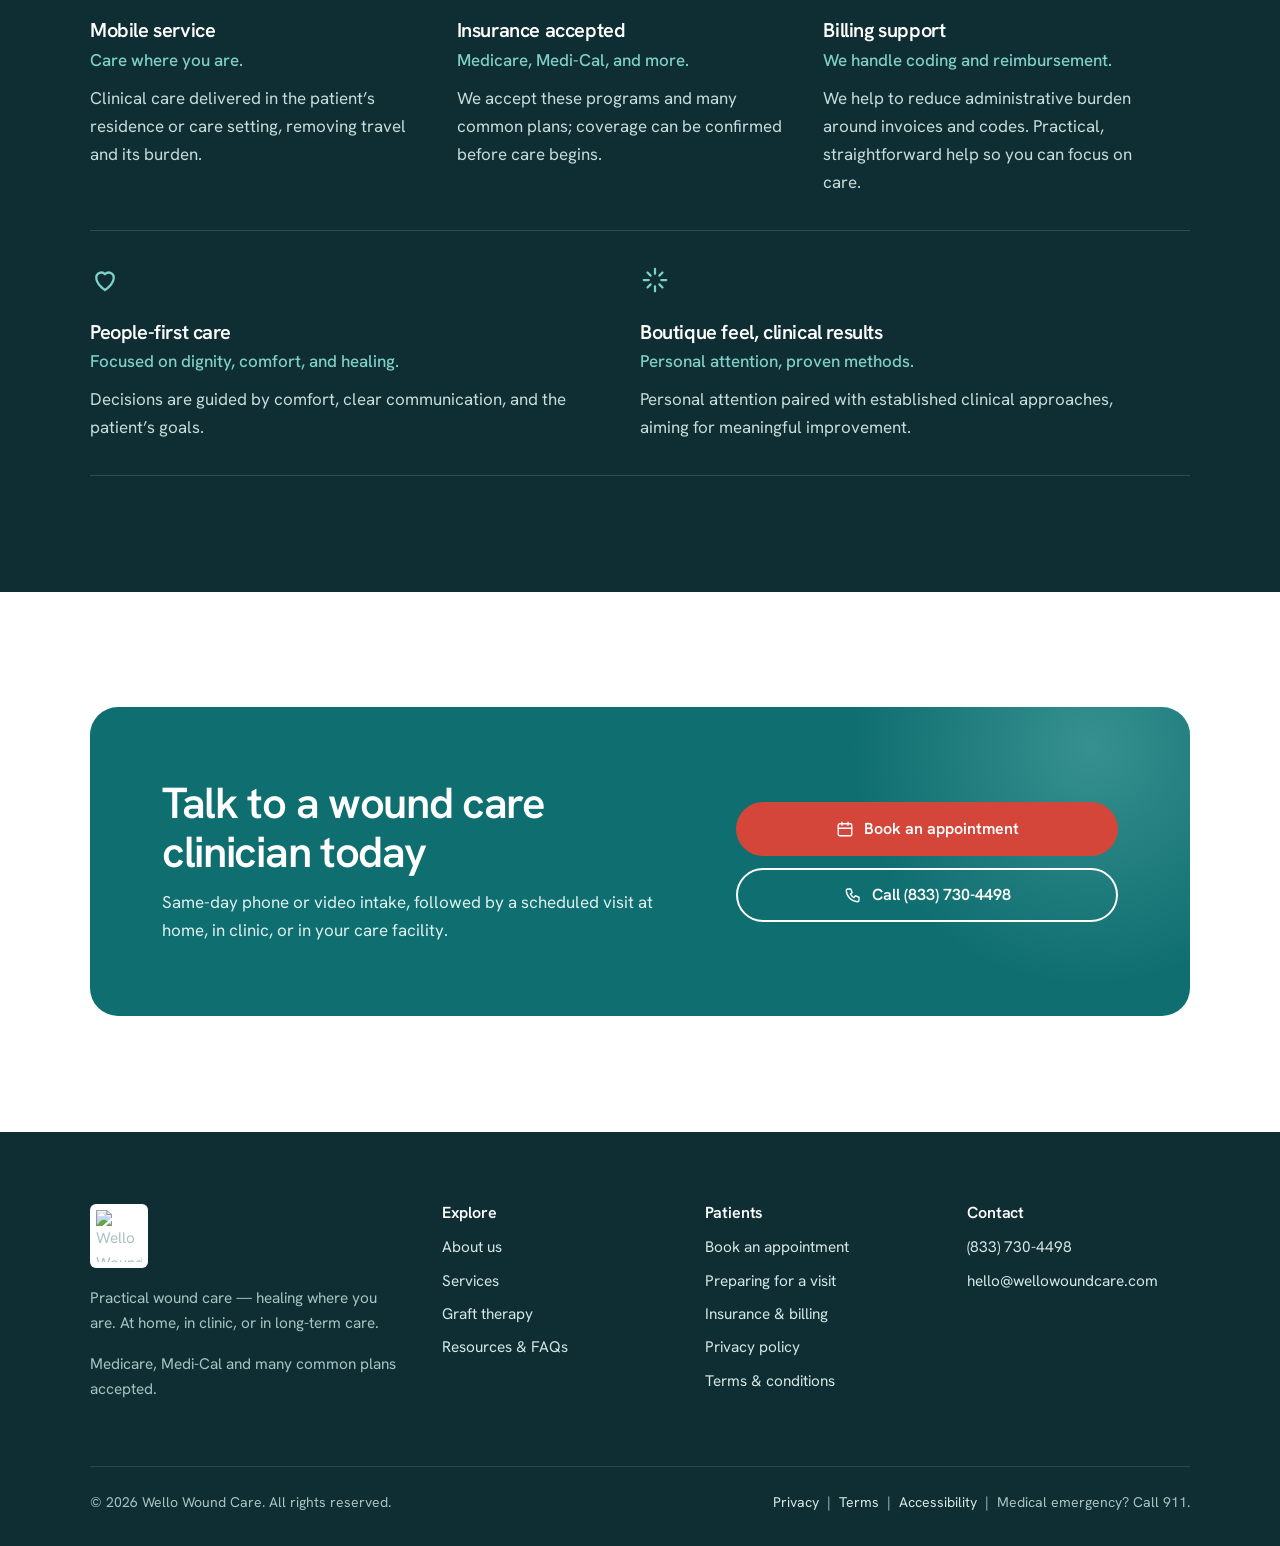
==== commit 4a3e515a: "cambios" ====
--- a/about.html
+++ b/about.html
@@ -167,7 +167,8 @@
             <li><a href="contact.html?reason=book">Book an appointment</a></li>
             <li><a href="resources.html#prepare">Preparing for a visit</a></li>
             <li><a href="resources.html#insurance">Insurance &amp; billing</a></li>
-            <li><a href="resources.html#privacy">Privacy</a></li>
+            <li><a href="policies.html#privacy">Privacy policy</a></li>
+            <li><a href="policies.html#terms">Terms &amp; conditions</a></li>
           </ul>
         </div>
         <div>
@@ -181,7 +182,7 @@
       </div>
       <div class="footer-bottom">
         <span>&copy; <span id="year">2026</span> Wello Wound Care. All rights reserved.</span>
-        <span>If you have a medical emergency, call 911.</span>
+        <span><a href="policies.html#privacy">Privacy</a> &nbsp;|&nbsp; <a href="policies.html#terms">Terms</a> &nbsp;|&nbsp; <a href="policies.html#accessibility">Accessibility</a> &nbsp;|&nbsp; Medical emergency? Call 911.</span>
       </div>
     </div>
   </footer>
--- a/css/styles.css
+++ b/css/styles.css
@@ -632,3 +632,31 @@
 @media (max-width: 640px) {
   .photo-banner img { aspect-ratio: 4 / 3; }
 }
+
+/* ---------- Policies page ---------- */
+.legal { display: grid; grid-template-columns: 240px 1fr; gap: clamp(32px, 6vw, 80px); align-items: start; }
+.legal-toc { position: sticky; top: 100px; }
+.legal-toc-title { font-weight: 600; color: var(--ink); margin-bottom: 10px; }
+.legal-toc ul { list-style: none; margin: 0; padding: 0; border-left: 2px solid var(--line); }
+.legal-toc a { display: block; padding: 7px 0 7px 16px; margin-left: -2px; border-left: 2px solid transparent; text-decoration: none; color: var(--ink-soft); }
+.legal-toc a:hover { color: var(--teal); border-left-color: var(--teal); }
+.legal-body { max-width: 74ch; }
+.legal-body h2 { font-size: clamp(1.7rem, 3vw, 2.3rem); margin-top: 64px; padding-top: 8px; scroll-margin-top: 100px; }
+.legal-body h2:first-child { margin-top: 0; }
+.legal-body h3 { font-size: 1.15rem; margin-top: 32px; }
+.legal-body ul { padding-left: 1.2em; margin: 0 0 1em; }
+.legal-body li { margin-bottom: 8px; }
+.legal-note { background: var(--mist); border-left: 3px solid var(--teal); border-radius: 0 var(--radius-s) var(--radius-s) 0; padding: 22px 26px; margin: 24px 0; }
+.legal-note h3 { margin-top: 0; }
+.legal-note p { margin: 0; }
+@media (max-width: 860px) {
+  .legal { grid-template-columns: 1fr; }
+  .legal-toc { position: static; }
+}
+
+/* Consent checkbox */
+.field-check { display: grid; grid-template-columns: 22px 1fr; gap: 12px; align-items: start; }
+.field-check input { width: 20px; height: 20px; margin: 3px 0 0; accent-color: var(--teal); padding: 0; }
+.field-check label { font-weight: 400; color: var(--ink-soft); font-size: .93rem; margin: 0; }
+.field-check .error { grid-column: 2; }
+.footer-bottom a { color: #d6e7e5; }
